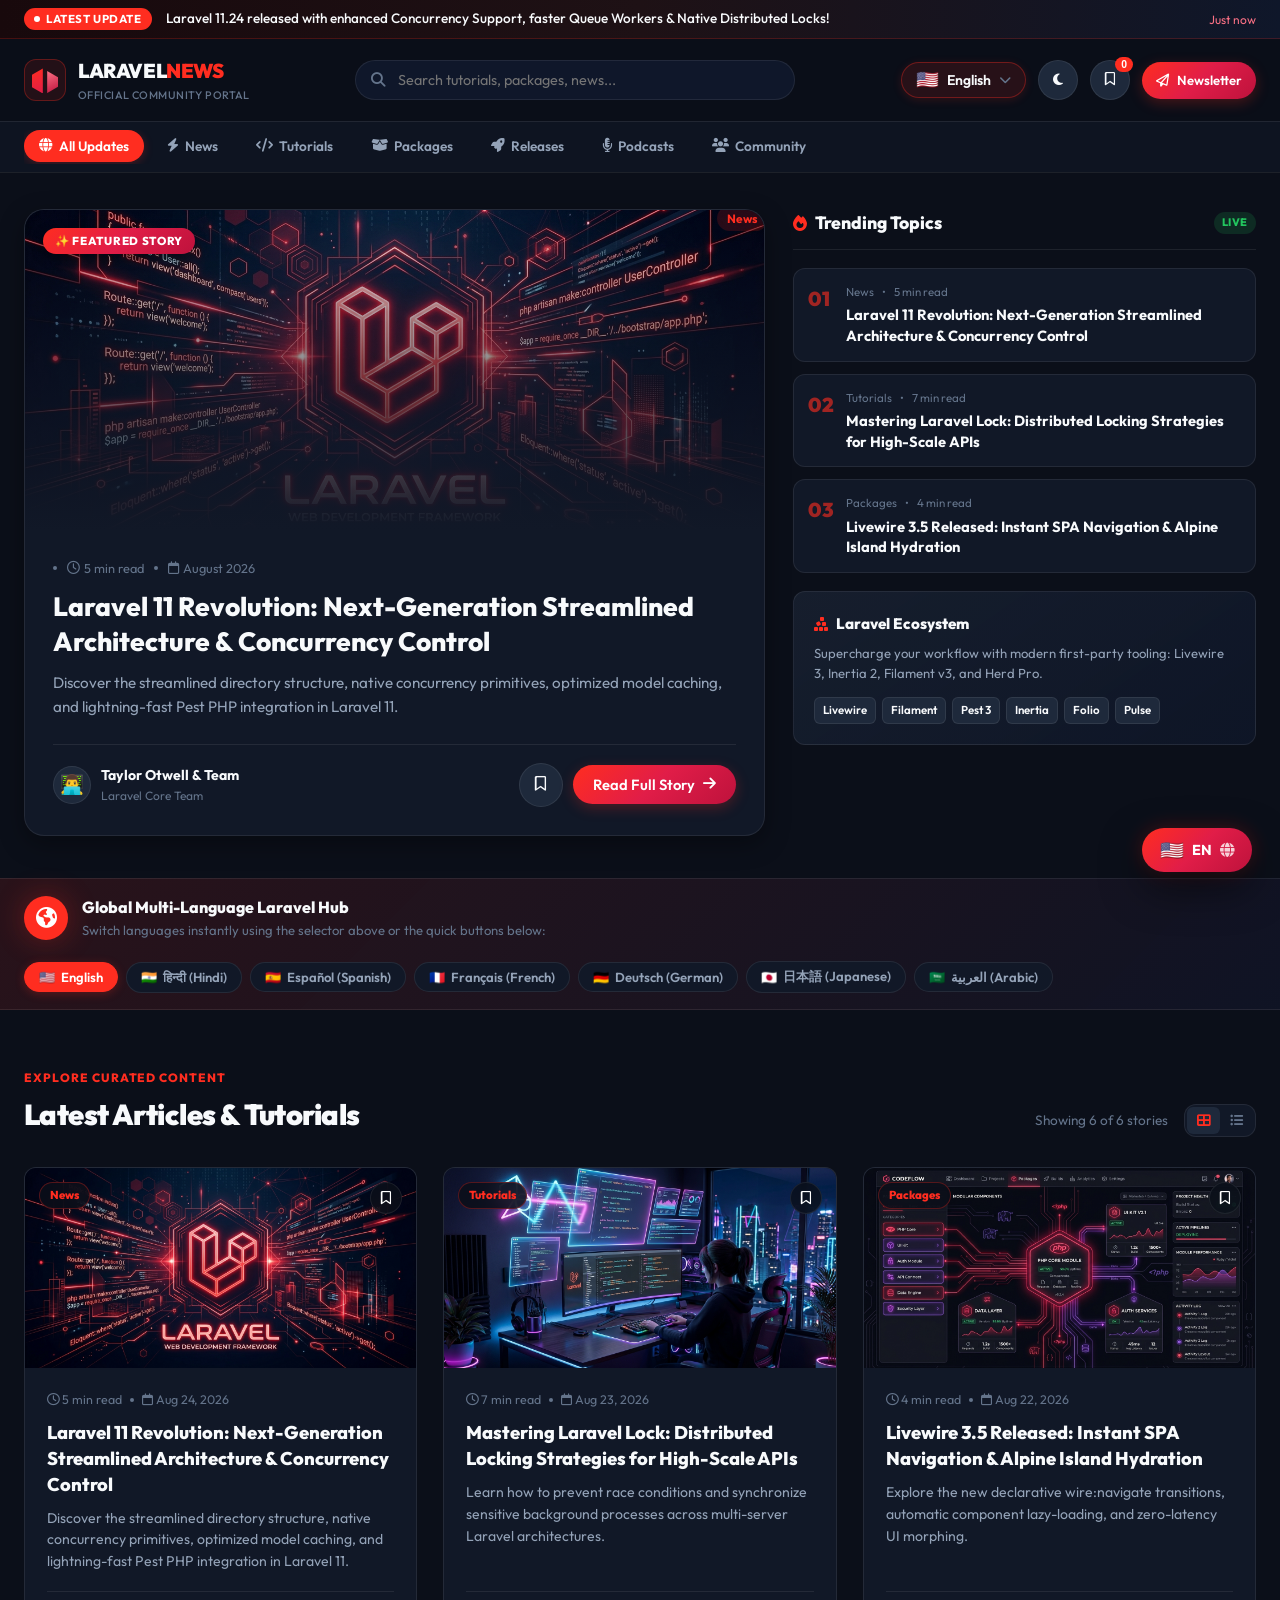
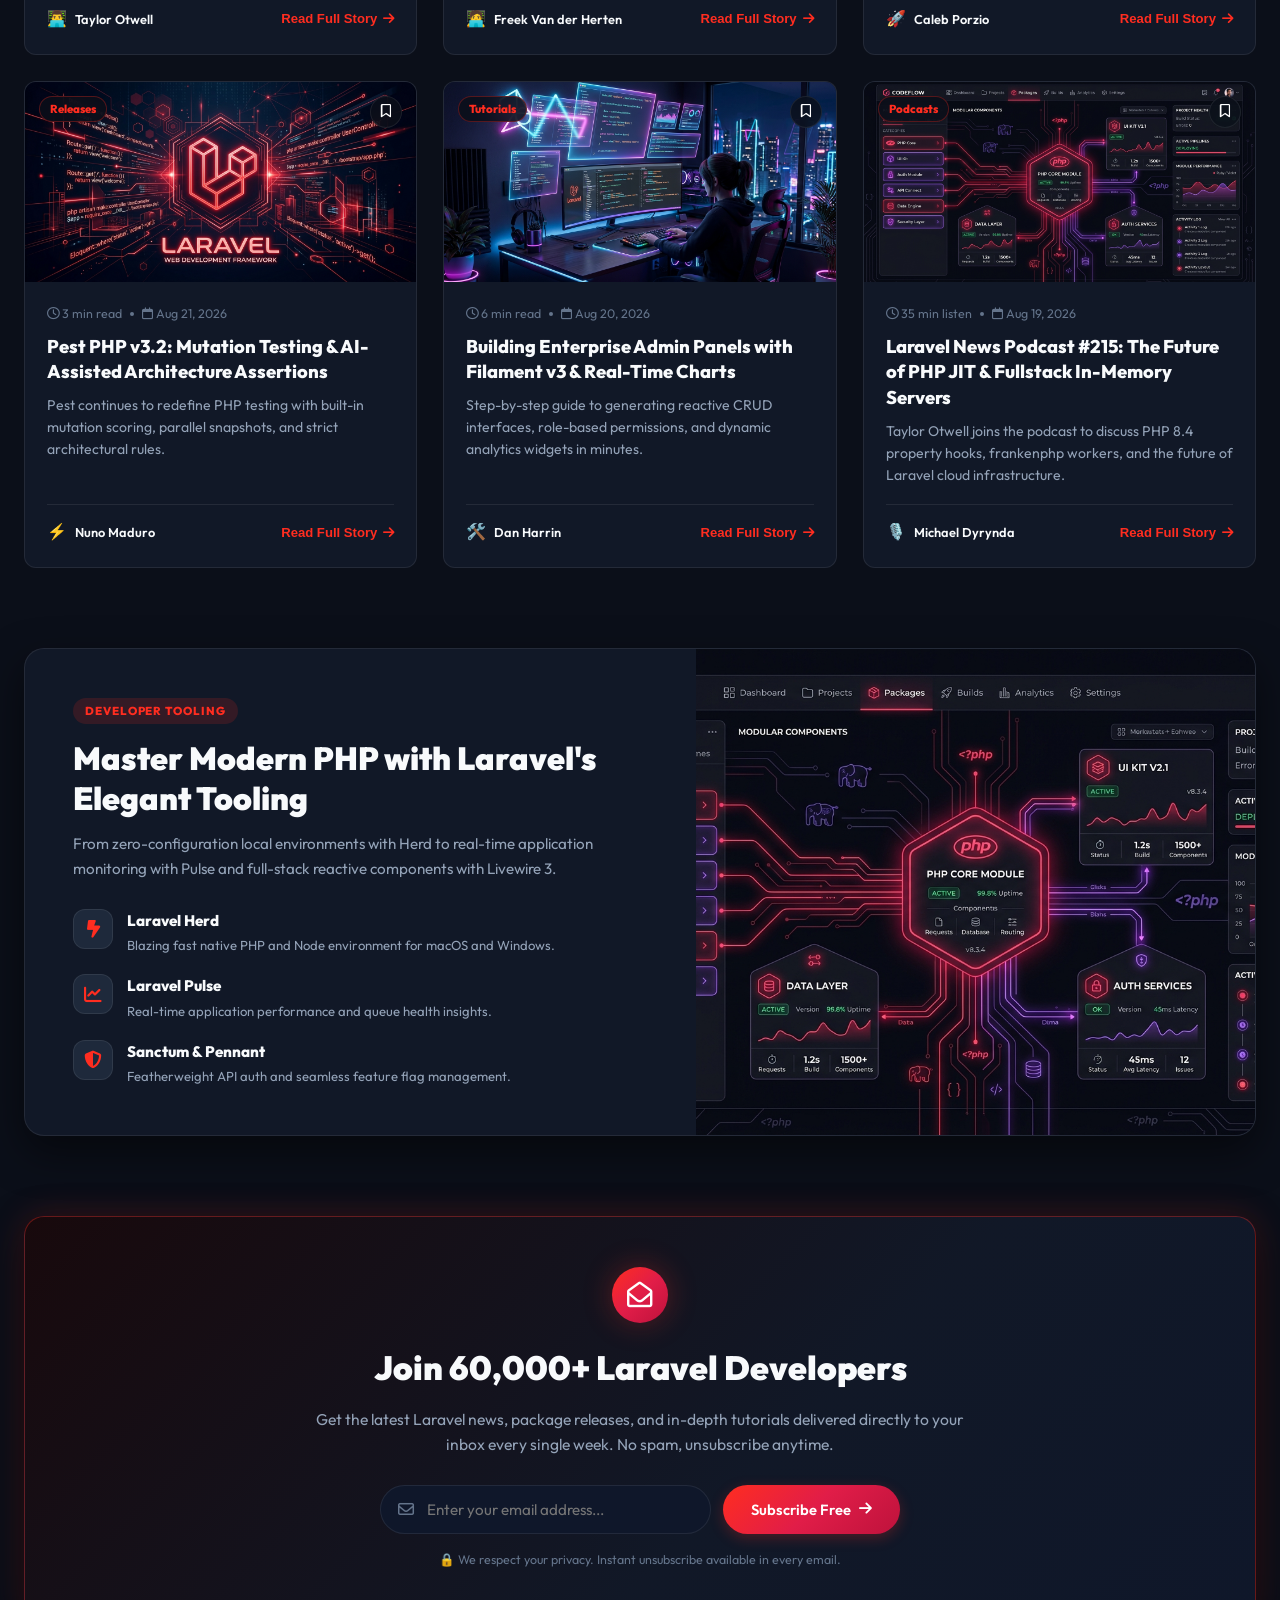
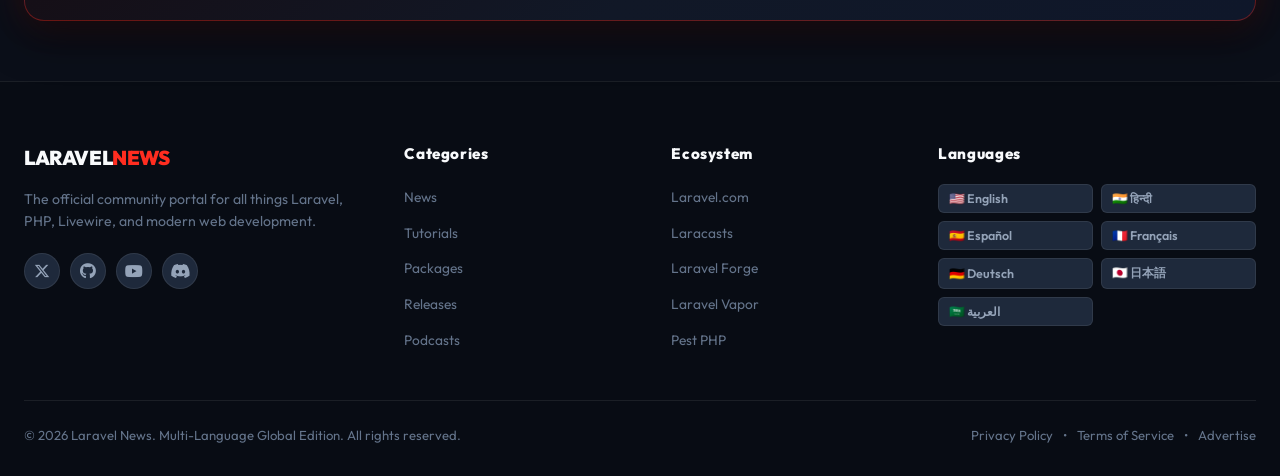
==== index.html @ 178c6822 "Add GitHub Pages deployment workflow and root entrypoint" ====
<!DOCTYPE html>
<html lang="en">
<head>
  <meta charset="UTF-8">
  <meta http-equiv="refresh" content="0; url=laravel/laravel-news/">
  <title>Laravel News - Loading Portal...</title>
  <script>
    window.location.replace("./laravel/laravel-news/");
  </script>
</head>
<body style="background-color: #0B0F19; color: #F8FAFC; font-family: -apple-system, BlinkMacSystemFont, 'Segoe UI', Roboto, sans-serif; display: flex; align-items: center; justify-content: center; height: 100vh; margin: 0; text-align: center;">
  <div>
    <h2 style="margin-bottom: 12px;">Loading Laravel News Portal...</h2>
    <p>If you are not redirected automatically, <a href="laravel/laravel-news/" style="color: #FF2D20; text-decoration: underline;">click here to enter</a>.</p>
  </div>
</body>
</html>
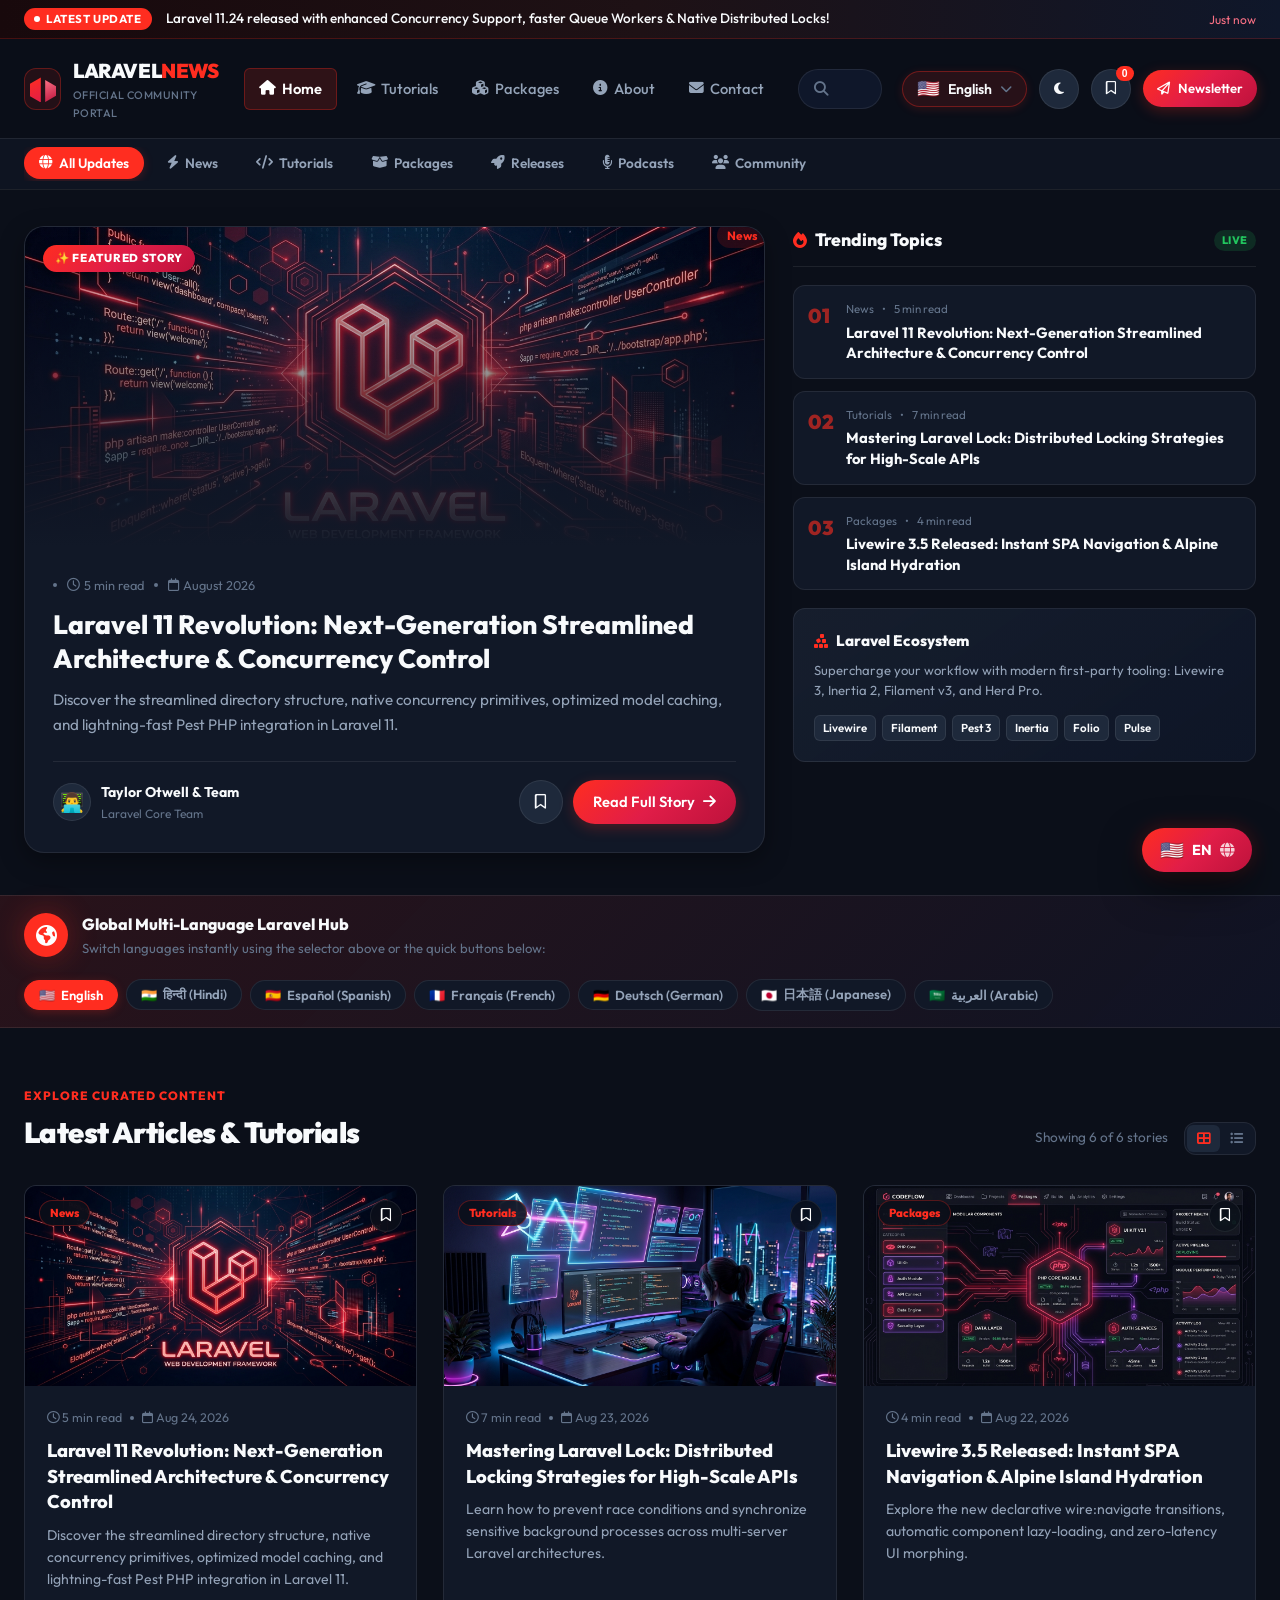
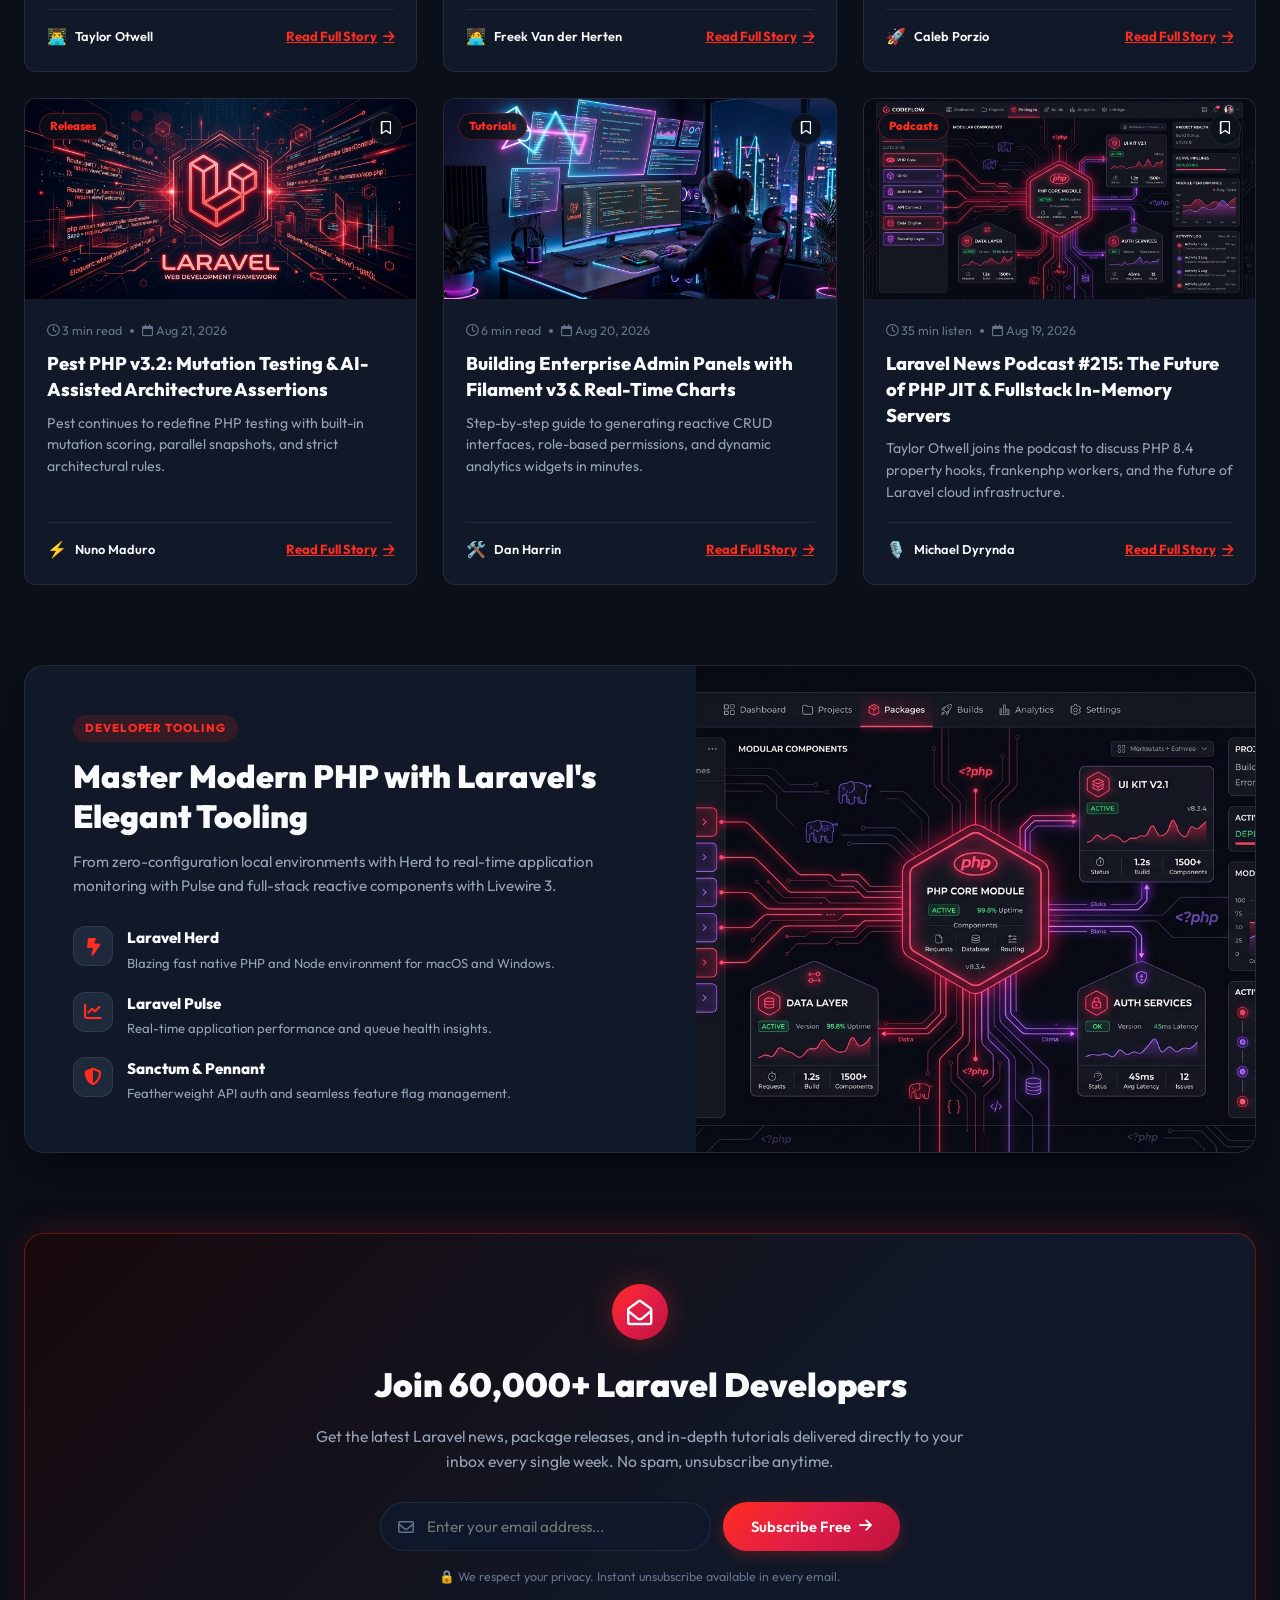
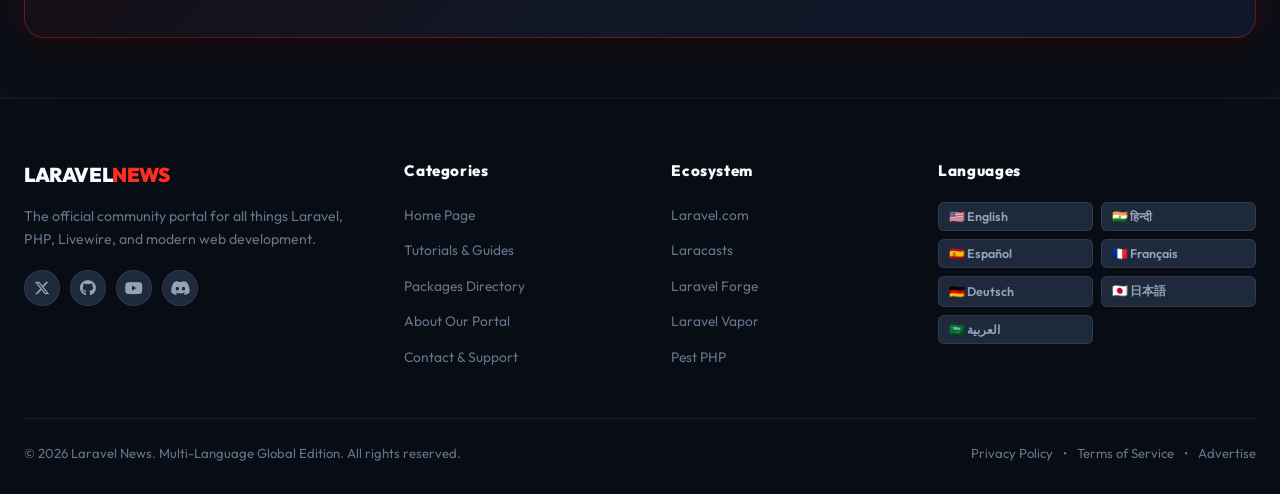
==== commit 15b90acf: "Add full multi-page architecture: Tutorials, Packages, About, Contact and Article pages" ====
--- a/index.html
+++ b/index.html
@@ -1,17 +1,520 @@
 <!DOCTYPE html>
-<html lang="en">
+<html lang="en" dir="ltr">
 <head>
   <meta charset="UTF-8">
-  <meta http-equiv="refresh" content="0; url=laravel/laravel-news/">
-  <title>Laravel News - Loading Portal...</title>
-  <script>
-    window.location.replace("./laravel/laravel-news/");
+  <meta name="viewport" content="width=device-width, initial-scale=1.0">
+  <title>Laravel News - Framework Updates, Tutorials, Packages & Multi-Language Hub</title>
+  <meta name="description" content="Laravel News is the premier blog of Laravel framework with real-time multi-language translation, tutorials, news, and packages.">
+  <link rel="preconnect" href="https://fonts.googleapis.com">
+  <link rel="preconnect" href="https://fonts.gstatic.com" crossorigin>
+  <link href="https://fonts.googleapis.com/css2?family=Outfit:wght@300;400;500;600;700;800;900&family=JetBrains+Mono:wght@400;500;600&family=Noto+Sans+Devanagari:wght@400;600;700&family=Noto+Sans+Arabic:wght@400;600;700&family=Noto+Sans+JP:wght@400;700&display=swap" rel="stylesheet">
+  <link rel="stylesheet" href="https://cdnjs.cloudflare.com/ajax/libs/font-awesome/6.5.1/css/all.min.css">
+  <link rel="stylesheet" href="style.css">
+</head>
+<body class="dark-theme">
+  <!-- Breaking News Ticker -->
+  <div class="breaking-banner">
+    <div class="container ticker-container">
+      <div class="ticker-badge">
+        <span class="pulse-dot"></span>
+        <span data-i18n="ticker_badge">LATEST UPDATE</span>
+      </div>
+      <div class="ticker-content" id="tickerContent" data-i18n="ticker_text">
+        Laravel 11.24 released with enhanced Concurrency Support, faster Queue Workers & Native Distributed Locks!
+      </div>
+      <div class="ticker-time" id="tickerTime">Just now</div>
+    </div>
+  </div>
+
+  <!-- Header Navigation -->
+  <header class="site-header" id="siteHeader">
+    <div class="container header-inner">
+      <!-- Brand Logo -->
+      <a href="#" class="brand-logo" id="brandLogo">
+        <div class="logo-icon-wrapper">
+          <svg class="logo-icon" viewBox="0 0 54 48" fill="none" xmlns="http://www.w3.org/2000/svg">
+            <path d="M22.5 0L0 12.99V38.97L22.5 51.96V0Z" fill="url(#laravel-grad-1)"/>
+            <path d="M54 18.19L31.5 5.2V51.17L54 38.18V18.19Z" fill="url(#laravel-grad-2)"/>
+            <defs>
+              <linearGradient id="laravel-grad-1" x1="0" y1="0" x2="22.5" y2="51.96" gradientUnits="userSpaceOnUse">
+                <stop stop-color="#FF2D20"/>
+                <stop offset="1" stop-color="#E11D48"/>
+              </linearGradient>
+              <linearGradient id="laravel-grad-2" x1="31.5" y1="5.2" x2="54" y2="51.17" gradientUnits="userSpaceOnUse">
+                <stop stop-color="#FB7185"/>
+                <stop offset="1" stop-color="#BE123C"/>
+              </linearGradient>
+            </defs>
+          </svg>
+        </div>
+        <div class="logo-text">
+          <span class="logo-main">LARAVEL<span class="text-accent">NEWS</span></span>
+          <span class="logo-sub" data-i18n="logo_tagline">Official Community Portal</span>
+        </div>
+      </a>
+
+      <!-- Main Navigation Menu -->
+      <nav class="main-nav">
+        <a href="index.html" class="nav-link active"><i class="fa-solid fa-house"></i> Home</a>
+        <a href="tutorials.html" class="nav-link"><i class="fa-solid fa-graduation-cap"></i> Tutorials</a>
+        <a href="packages.html" class="nav-link"><i class="fa-solid fa-cubes"></i> Packages</a>
+        <a href="about.html" class="nav-link"><i class="fa-solid fa-circle-info"></i> About</a>
+        <a href="contact.html" class="nav-link"><i class="fa-solid fa-envelope"></i> Contact</a>
+      </nav>
+
+      <!-- Search Bar -->
+      <div class="search-wrapper">
+        <i class="fa-solid fa-magnifying-glass search-icon"></i>
+        <input type="text" id="searchInput" placeholder="Search tutorials, packages, news..." data-i18n-placeholder="search_placeholder" autocomplete="off">
+        <button id="clearSearch" class="clear-search-btn" title="Clear search"><i class="fa-solid fa-xmark"></i></button>
+      </div>
+
+      <!-- Navigation Actions -->
+      <div class="header-actions">
+        <!-- Language Switcher Dropdown (Primary Highlight) -->
+        <div class="language-dropdown-wrapper" id="langDropdownWrapper">
+          <button class="lang-btn" id="langDropdownBtn" aria-expanded="false" aria-haspopup="true" title="Change Website Language">
+            <span class="lang-flag" id="activeLangFlag">🇺🇸</span>
+            <span class="lang-name" id="activeLangName">English</span>
+            <i class="fa-solid fa-chevron-down lang-chevron"></i>
+          </button>
+
+          <div class="lang-menu" id="langMenu" role="menu">
+            <div class="lang-menu-header">
+              <i class="fa-solid fa-language"></i>
+              <span data-i18n="select_language">Select Website Language</span>
+            </div>
+            <div class="lang-list" id="langList">
+              <!-- Rendered via JS -->
+            </div>
+            <div class="lang-menu-footer">
+              <div id="google_translate_element"></div>
+              <span class="lang-hint" data-i18n="instant_translation_hint">⚡ Instant Live Translation</span>
+            </div>
+          </div>
+        </div>
+
+        <!-- Theme Toggle -->
+        <button class="theme-toggle-btn" id="themeToggleBtn" title="Toggle Light/Dark Theme">
+          <i class="fa-solid fa-moon moon-icon"></i>
+          <i class="fa-solid fa-sun sun-icon"></i>
+        </button>
+
+        <!-- Bookmarks Quick View Button -->
+        <button class="icon-btn" id="bookmarksBtn" title="Saved Bookmarks">
+          <i class="fa-regular fa-bookmark"></i>
+          <span class="badge" id="bookmarkCount">0</span>
+        </button>
+
+        <!-- Newsletter Button -->
+        <a href="#newsletterSection" class="btn btn-primary btn-sm newsletter-nav-btn">
+          <i class="fa-regular fa-paper-plane"></i>
+          <span data-i18n="nav_newsletter">Newsletter</span>
+        </a>
+
+        <!-- Mobile Menu Hamburger -->
+        <button class="mobile-menu-btn" id="mobileMenuBtn" aria-label="Toggle Navigation">
+          <span></span>
+          <span></span>
+          <span></span>
+        </button>
+      </div>
+    </div>
+
+    <!-- Category Nav Bar -->
+    <nav class="category-nav">
+      <div class="container category-nav-inner">
+        <ul class="category-list" id="categoryList">
+          <li class="category-item active" data-category="all">
+            <button class="category-btn"><i class="fa-solid fa-globe"></i> <span data-i18n="cat_all">All Updates</span></button>
+          </li>
+          <li class="category-item" data-category="news">
+            <button class="category-btn"><i class="fa-solid fa-bolt"></i> <span data-i18n="cat_news">News</span></button>
+          </li>
+          <li class="category-item" data-category="tutorials">
+            <button class="category-btn"><i class="fa-solid fa-code"></i> <span data-i18n="cat_tutorials">Tutorials</span></button>
+          </li>
+          <li class="category-item" data-category="packages">
+            <button class="category-btn"><i class="fa-solid fa-box-open"></i> <span data-i18n="cat_packages">Packages</span></button>
+          </li>
+          <li class="category-item" data-category="releases">
+            <button class="category-btn"><i class="fa-solid fa-rocket"></i> <span data-i18n="cat_releases">Releases</span></button>
+          </li>
+          <li class="category-item" data-category="podcasts">
+            <button class="category-btn"><i class="fa-solid fa-microphone-lines"></i> <span data-i18n="cat_podcasts">Podcasts</span></button>
+          </li>
+          <li class="category-item" data-category="community">
+            <button class="category-btn"><i class="fa-solid fa-users"></i> <span data-i18n="cat_community">Community</span></button>
+          </li>
+        </ul>
+      </div>
+    </nav>
+  </header>
+
+  <!-- Language Banner Notification (Visible when switched) -->
+  <div class="lang-toast" id="langToast">
+    <div class="lang-toast-content">
+      <i class="fa-solid fa-circle-check toast-icon"></i>
+      <span id="langToastText">Language updated successfully!</span>
+    </div>
+  </div>
+
+  <!-- Main Content Container -->
+  <main class="main-content">
+    <!-- Hero Section: Spotlight Featured Article -->
+    <section class="hero-section">
+      <div class="container">
+        <div class="hero-grid">
+          <!-- Main Hero Featured Card -->
+          <div class="hero-card" id="heroFeaturedCard">
+            <div class="hero-image-wrapper">
+              <img src="assets/images/hero_banner.jpg" alt="Laravel 11 Master Showcase" class="hero-img" id="heroFeaturedImage">
+              <div class="hero-overlay"></div>
+              <span class="hero-tag" data-i18n="tag_featured">✨ FEATURED STORY</span>
+            </div>
+            <div class="hero-body">
+              <div class="article-meta">
+                <span class="badge badge-primary" data-i18n="cat_news">News</span>
+                <span class="meta-dot"></span>
+                <span class="meta-item"><i class="fa-regular fa-clock"></i> <span data-i18n="read_time_5">5 min read</span></span>
+                <span class="meta-dot"></span>
+                <span class="meta-item"><i class="fa-regular fa-calendar"></i> August 2026</span>
+              </div>
+              <h1 class="hero-title" id="heroTitle" data-i18n="hero_title">
+                Laravel 11 Revolution: Next-Generation Streamlined Architecture & Concurrency Control
+              </h1>
+              <p class="hero-excerpt" id="heroExcerpt" data-i18n="hero_excerpt">
+                Discover the streamlined directory structure, native concurrency primitives, optimized model caching, and lightning-fast Pest PHP integration in the newest Laravel ecosystem.
+              </p>
+              <div class="hero-footer">
+                <div class="author-info">
+                  <div class="author-avatar-group">
+                    <div class="avatar">👨‍💻</div>
+                    <div>
+                      <h4 class="author-name">Taylor Otwell & Team</h4>
+                      <p class="author-role" data-i18n="role_creator">Laravel Core Team</p>
+                    </div>
+                  </div>
+                </div>
+                <div class="hero-actions">
+                  <button class="btn btn-secondary btn-icon bookmark-trigger" data-id="1" title="Bookmark article">
+                    <i class="fa-regular fa-bookmark"></i>
+                  </button>
+                  <a href="article.html?id=1" class="btn btn-primary read-article-btn">
+                    <span data-i18n="btn_read_article">Read Full Story</span>
+                    <i class="fa-solid fa-arrow-right"></i>
+                  </a>
+                </div>
+              </div>
+            </div>
+          </div>
+
+          <!-- Secondary Hero Sidebar: Trending Updates -->
+          <div class="hero-sidebar">
+            <div class="sidebar-header">
+              <div class="sidebar-title-wrapper">
+                <i class="fa-solid fa-fire text-accent"></i>
+                <h3 class="sidebar-title" data-i18n="trending_topics">Trending Topics</h3>
+              </div>
+              <span class="live-pill" data-i18n="live_pill">LIVE</span>
+            </div>
+
+            <div class="trending-list" id="trendingList">
+              <!-- Dynamic trending items -->
+            </div>
+
+            <!-- Ecosystem Quick Spotlight Card -->
+            <div class="ecosystem-mini-card">
+              <div class="eco-mini-header">
+                <i class="fa-solid fa-cubes-stacked text-accent"></i>
+                <h4 data-i18n="ecosystem_box_title">Laravel Ecosystem</h4>
+              </div>
+              <p class="eco-mini-desc" data-i18n="ecosystem_box_desc">
+                Supercharge your workflow with modern first-party tooling: Livewire 3, Inertia 2, Filament v3, and Herd Pro.
+              </p>
+              <div class="eco-tags">
+                <span class="eco-tag">Livewire</span>
+                <span class="eco-tag">Filament</span>
+                <span class="eco-tag">Pest 3</span>
+                <span class="eco-tag">Inertia</span>
+                <span class="eco-tag">Folio</span>
+                <span class="eco-tag">Pulse</span>
+              </div>
+            </div>
+          </div>
+        </div>
+      </div>
+    </section>
+
+    <!-- Language Quick Bar -->
+    <section class="lang-feature-bar">
+      <div class="container lang-feature-inner">
+        <div class="lang-feature-info">
+          <div class="lang-globe-icon">
+            <i class="fa-solid fa-earth-americas"></i>
+          </div>
+          <div>
+            <h4 data-i18n="multilingual_hub_title">Global Multi-Language Laravel Hub</h4>
+            <p data-i18n="multilingual_hub_desc">Switch languages instantly using the selector above or the quick buttons below:</p>
+          </div>
+        </div>
+        <div class="lang-quick-buttons" id="quickLangButtons">
+          <button class="quick-lang-btn active" data-lang="en"><span>🇺🇸</span> English</button>
+          <button class="quick-lang-btn" data-lang="hi"><span>🇮🇳</span> हिन्दी (Hindi)</button>
+          <button class="quick-lang-btn" data-lang="es"><span>🇪🇸</span> Español (Spanish)</button>
+          <button class="quick-lang-btn" data-lang="fr"><span>🇫🇷</span> Français (French)</button>
+          <button class="quick-lang-btn" data-lang="de"><span>🇩🇪</span> Deutsch (German)</button>
+          <button class="quick-lang-btn" data-lang="ja"><span>🇯🇵</span> 日本語 (Japanese)</button>
+          <button class="quick-lang-btn" data-lang="ar"><span>🇸🇦</span> العربية (Arabic)</button>
+        </div>
+      </div>
+    </section>
+
+    <!-- Main Articles Grid Section -->
+    <section class="articles-section" id="articlesSection">
+      <div class="container">
+        <!-- Section Header with Filters -->
+        <div class="section-header">
+          <div>
+            <div class="section-subtitle" data-i18n="explore_curated">EXPLORE CURATED CONTENT</div>
+            <h2 class="section-title" id="gridHeading" data-i18n="latest_news_tutorials">Latest Articles & Tutorials</h2>
+          </div>
+          <div class="grid-controls">
+            <span class="article-count-label" id="articleCountLabel">Showing 8 of 8 stories</span>
+            <div class="view-mode-toggle">
+              <button class="view-btn active" id="gridViewBtn" title="Grid View"><i class="fa-solid fa-table-cells-large"></i></button>
+              <button class="view-btn" id="listViewBtn" title="List View"><i class="fa-solid fa-list-ul"></i></button>
+            </div>
+          </div>
+        </div>
+
+        <!-- Articles Grid -->
+        <div class="articles-grid" id="articlesGrid">
+          <!-- Articles injected via app.js -->
+        </div>
+
+        <!-- Empty Search State -->
+        <div class="empty-state" id="emptyState" style="display: none;">
+          <div class="empty-icon"><i class="fa-solid fa-filter-circle-xmark"></i></div>
+          <h3 data-i18n="empty_search_title">No matching stories found</h3>
+          <p data-i18n="empty_search_desc">Try searching for different keywords or reset your category filter.</p>
+          <button class="btn btn-secondary" id="resetFilterBtn" data-i18n="btn_reset_filters">Reset Filters</button>
+        </div>
+      </div>
+    </section>
+
+    <!-- Laravel Ecosystem Package Showcase -->
+    <section class="showcase-section">
+      <div class="container">
+        <div class="showcase-card">
+          <div class="showcase-grid">
+            <div class="showcase-content">
+              <span class="showcase-badge" data-i18n="badge_tooling">DEVELOPER TOOLING</span>
+              <h2 class="showcase-title" data-i18n="showcase_title">Master Modern PHP with Laravel's Elegant Tooling</h2>
+              <p class="showcase-desc" data-i18n="showcase_desc">
+                From zero-configuration local environments with Herd to real-time application monitoring with Pulse and full-stack reactive components with Livewire 3.
+              </p>
+              <div class="showcase-features">
+                <div class="showcase-item">
+                  <div class="feature-icon"><i class="fa-solid fa-bolt-lightning"></i></div>
+                  <div>
+                    <h4 data-i18n="feat_herd_title">Laravel Herd</h4>
+                    <p data-i18n="feat_herd_desc">Blazing fast native PHP and Node environment for macOS and Windows.</p>
+                  </div>
+                </div>
+                <div class="showcase-item">
+                  <div class="feature-icon"><i class="fa-solid fa-chart-line"></i></div>
+                  <div>
+                    <h4 data-i18n="feat_pulse_title">Laravel Pulse</h4>
+                    <p data-i18n="feat_pulse_desc">Real-time application performance and queue health insights.</p>
+                  </div>
+                </div>
+                <div class="showcase-item">
+                  <div class="feature-icon"><i class="fa-solid fa-shield-halved"></i></div>
+                  <div>
+                    <h4 data-i18n="feat_sanctum_title">Sanctum & Pennant</h4>
+                    <p data-i18n="feat_sanctum_desc">Featherweight API auth and seamless feature flag management.</p>
+                  </div>
+                </div>
+              </div>
+            </div>
+            <div class="showcase-visual">
+              <img src="assets/images/packages_banner.jpg" alt="Developer Tooling Showcase" class="showcase-img">
+            </div>
+          </div>
+        </div>
+      </div>
+    </section>
+
+    <!-- Weekly Newsletter Subscription Section -->
+    <section class="newsletter-section" id="newsletterSection">
+      <div class="container">
+        <div class="newsletter-card">
+          <div class="newsletter-content">
+            <div class="newsletter-icon-badge">
+              <i class="fa-regular fa-envelope-open"></i>
+            </div>
+            <h2 class="newsletter-title" data-i18n="newsletter_title">Join 60,000+ Laravel Developers</h2>
+            <p class="newsletter-desc" data-i18n="newsletter_desc">
+              Get the latest Laravel news, package releases, and in-depth tutorials delivered directly to your inbox every single week. No spam, unsubscribe anytime.
+            </p>
+            <form class="newsletter-form" id="newsletterForm">
+              <div class="input-group">
+                <i class="fa-regular fa-envelope input-icon"></i>
+                <input type="email" id="newsletterEmail" placeholder="Enter your email address..." data-i18n-placeholder="email_placeholder" required>
+              </div>
+              <button type="submit" class="btn btn-primary newsletter-submit-btn">
+                <span data-i18n="btn_subscribe">Subscribe Free</span>
+                <i class="fa-solid fa-arrow-right"></i>
+              </button>
+            </form>
+            <div class="newsletter-privacy" data-i18n="newsletter_privacy">
+              🔒 We respect your privacy. Instant unsubscribe available in every email.
+            </div>
+          </div>
+        </div>
+      </div>
+    </section>
+  </main>
+
+  <!-- Article Modal Reader -->
+  <div class="modal-backdrop" id="articleModal" aria-hidden="true">
+    <div class="modal-container">
+      <div class="modal-header">
+        <div class="modal-meta" id="modalMeta">
+          <!-- Injected via JS -->
+        </div>
+        <div class="modal-controls">
+          <!-- Text to Speech / Listen button -->
+          <button class="modal-action-btn" id="ttsBtn" title="Listen to Article (Text to Speech)">
+            <i class="fa-solid fa-volume-high"></i>
+            <span data-i18n="btn_listen">Listen</span>
+          </button>
+          <!-- Share Button -->
+          <button class="modal-action-btn" id="shareBtn" title="Share article">
+            <i class="fa-solid fa-share-nodes"></i>
+          </button>
+          <!-- Close Button -->
+          <button class="modal-close-btn" id="closeModalBtn" title="Close modal">
+            <i class="fa-solid fa-xmark"></i>
+          </button>
+        </div>
+      </div>
+      <div class="modal-body" id="modalBody">
+        <!-- Injected via JS -->
+      </div>
+    </div>
+  </div>
+
+  <!-- Bookmarks Drawer Modal -->
+  <div class="drawer-backdrop" id="bookmarksDrawer">
+    <div class="drawer-panel">
+      <div class="drawer-header">
+        <div class="drawer-title-group">
+          <i class="fa-solid fa-bookmark text-accent"></i>
+          <h3 data-i18n="saved_bookmarks_title">Saved Bookmarks</h3>
+        </div>
+        <button class="drawer-close-btn" id="closeBookmarksBtn"><i class="fa-solid fa-xmark"></i></button>
+      </div>
+      <div class="drawer-body" id="bookmarksList">
+        <!-- Injected bookmarks -->
+      </div>
+    </div>
+  </div>
+
+  <!-- Floating Multi-Language Button -->
+  <div class="floating-lang-toggle" id="floatingLangToggle">
+    <button class="floating-btn" id="floatingLangBtn" title="Change Language">
+      <span class="floating-flag" id="floatingFlag">🇺🇸</span>
+      <span class="floating-code" id="floatingCode">EN</span>
+      <i class="fa-solid fa-globe floating-globe"></i>
+    </button>
+  </div>
+
+  <!-- Site Footer -->
+  <footer class="site-footer">
+    <div class="container footer-inner">
+      <div class="footer-grid">
+        <!-- Footer Col 1 -->
+        <div class="footer-col footer-col-brand">
+          <div class="logo-text">
+            <span class="logo-main">LARAVEL<span class="text-accent">NEWS</span></span>
+          </div>
+          <p class="footer-about" data-i18n="footer_about">
+            The official community portal for all things Laravel, PHP, Livewire, and modern web development.
+          </p>
+          <div class="footer-socials">
+            <a href="https://twitter.com/laravelnews" target="_blank" rel="noreferrer" class="social-link" title="Twitter / X"><i class="fa-brands fa-x-twitter"></i></a>
+            <a href="https://github.com/laravel" target="_blank" rel="noreferrer" class="social-link" title="GitHub"><i class="fa-brands fa-github"></i></a>
+            <a href="https://youtube.com" target="_blank" rel="noreferrer" class="social-link" title="YouTube"><i class="fa-brands fa-youtube"></i></a>
+            <a href="https://discord.com" target="_blank" rel="noreferrer" class="social-link" title="Discord"><i class="fa-brands fa-discord"></i></a>
+          </div>
+        </div>
+
+        <!-- Footer Col 2 -->
+        <div class="footer-col">
+          <h4 class="footer-heading" data-i18n="footer_categories">Navigation & Pages</h4>
+          <ul class="footer-links">
+            <li><a href="index.html">Home Page</a></li>
+            <li><a href="tutorials.html">Tutorials & Guides</a></li>
+            <li><a href="packages.html">Packages Directory</a></li>
+            <li><a href="about.html">About Our Portal</a></li>
+            <li><a href="contact.html">Contact & Support</a></li>
+          </ul>
+        </div>
+
+        <!-- Footer Col 3 -->
+        <div class="footer-col">
+          <h4 class="footer-heading" data-i18n="footer_ecosystem">Ecosystem</h4>
+          <ul class="footer-links">
+            <li><a href="https://laravel.com" target="_blank" rel="noreferrer">Laravel.com</a></li>
+            <li><a href="https://laracasts.com" target="_blank" rel="noreferrer">Laracasts</a></li>
+            <li><a href="https://forge.laravel.com" target="_blank" rel="noreferrer">Laravel Forge</a></li>
+            <li><a href="https://vapor.laravel.com" target="_blank" rel="noreferrer">Laravel Vapor</a></li>
+            <li><a href="https://pestphp.com" target="_blank" rel="noreferrer">Pest PHP</a></li>
+          </ul>
+        </div>
+
+        <!-- Footer Col 4: Quick Language Matrix -->
+        <div class="footer-col">
+          <h4 class="footer-heading" data-i18n="footer_languages">Languages</h4>
+          <div class="footer-lang-grid">
+            <button class="footer-lang-btn" data-lang="en">🇺🇸 English</button>
+            <button class="footer-lang-btn" data-lang="hi">🇮🇳 हिन्दी</button>
+            <button class="footer-lang-btn" data-lang="es">🇪🇸 Español</button>
+            <button class="footer-lang-btn" data-lang="fr">🇫🇷 Français</button>
+            <button class="footer-lang-btn" data-lang="de">🇩🇪 Deutsch</button>
+            <button class="footer-lang-btn" data-lang="ja">🇯🇵 日本語</button>
+            <button class="footer-lang-btn" data-lang="ar">🇸🇦 العربية</button>
+          </div>
+        </div>
+      </div>
+
+      <div class="footer-bottom">
+        <p data-i18n="footer_copyright">© 2026 Laravel News. Multi-Language Global Edition. All rights reserved.</p>
+        <div class="footer-bottom-links">
+          <a href="#" data-i18n="privacy_policy">Privacy Policy</a>
+          <span>•</span>
+          <a href="#" data-i18n="terms_service">Terms of Service</a>
+          <span>•</span>
+          <a href="#" data-i18n="advertise">Advertise</a>
+        </div>
+      </div>
+    </div>
+  </footer>
+
+  <!-- Scripts -->
+  <script src="app.js"></script>
+  <!-- Google Translate script helper as an automatic multi-language fallback -->
+  <script type="text/javascript">
+    function googleTranslateElementInit() {
+      new google.translate.TranslateElement({
+        pageLanguage: 'en',
+        layout: google.translate.TranslateElement.InlineLayout.SIMPLE,
+        autoDisplay: false
+      }, 'google_translate_element');
+    }
   </script>
-</head>
-<body style="background-color: #0B0F19; color: #F8FAFC; font-family: -apple-system, BlinkMacSystemFont, 'Segoe UI', Roboto, sans-serif; display: flex; align-items: center; justify-content: center; height: 100vh; margin: 0; text-align: center;">
-  <div>
-    <h2 style="margin-bottom: 12px;">Loading Laravel News Portal...</h2>
-    <p>If you are not redirected automatically, <a href="laravel/laravel-news/" style="color: #FF2D20; text-decoration: underline;">click here to enter</a>.</p>
-  </div>
+  <script type="text/javascript" src="//translate.google.com/translate_a/element.js?cb=googleTranslateElementInit"></script>
 </body>
 </html>
--- a/style.css
+++ b/style.css
@@ -0,0 +1,2378 @@
+/* =========================================================
+   LARAVEL NEWS MULTI-LANGUAGE PORTAL - DESIGN SYSTEM
+   ========================================================= */
+
+:root {
+  /* Color Palette - Dark Theme (Default) */
+  --bg-main: #0B0F19;
+  --bg-card: #111827;
+  --bg-card-hover: #1E293B;
+  --bg-card-subtle: rgba(17, 24, 39, 0.7);
+  --bg-surface: #1E293B;
+  --bg-input: #0F172A;
+  --border-color: rgba(255, 255, 255, 0.08);
+  --border-glow: rgba(255, 45, 32, 0.35);
+
+  --text-primary: #F8FAFC;
+  --text-secondary: #94A3B8;
+  --text-muted: #64748B;
+  --text-inverse: #0F172A;
+
+  /* Laravel Brand Accents */
+  --laravel-red: #FF2D20;
+  --laravel-red-hover: #E11D48;
+  --laravel-glow: rgba(255, 45, 32, 0.25);
+  --accent-rose: #FB7185;
+  --accent-violet: #818CF8;
+  --accent-cyan: #38BDF8;
+  --accent-amber: #FBBF24;
+
+  /* Gradients */
+  --grad-brand: linear-gradient(135deg, #FF2D20 0%, #E11D48 50%, #BE123C 100%);
+  --grad-hero: linear-gradient(180deg, rgba(11, 15, 25, 0) 0%, #111827 100%);
+  --grad-card-glow: linear-gradient(135deg, rgba(255, 45, 32, 0.12) 0%, rgba(99, 102, 241, 0.05) 100%);
+  --grad-dark-surface: linear-gradient(145deg, rgba(30, 41, 59, 0.6) 0%, rgba(15, 23, 42, 0.8) 100%);
+
+  /* Typography */
+  --font-main: 'Outfit', -apple-system, BlinkMacSystemFont, 'Segoe UI', Roboto, sans-serif;
+  --font-mono: 'JetBrains Mono', monospace;
+
+  /* Shadows & Glass */
+  --shadow-sm: 0 2px 8px rgba(0, 0, 0, 0.25);
+  --shadow-md: 0 8px 24px rgba(0, 0, 0, 0.35);
+  --shadow-lg: 0 16px 40px rgba(0, 0, 0, 0.5);
+  --shadow-glow: 0 0 30px rgba(255, 45, 32, 0.3);
+
+  --radius-sm: 6px;
+  --radius-md: 12px;
+  --radius-lg: 20px;
+  --radius-full: 9999px;
+
+  --transition-fast: 0.18s ease;
+  --transition-normal: 0.3s cubic-bezier(0.16, 1, 0.3, 1);
+  --transition-smooth: 0.45s cubic-bezier(0.16, 1, 0.3, 1);
+}
+
+/* Light Theme Variables */
+body.light-theme {
+  --bg-main: #F8FAFC;
+  --bg-card: #FFFFFF;
+  --bg-card-hover: #F1F5F9;
+  --bg-card-subtle: rgba(255, 255, 255, 0.85);
+  --bg-surface: #E2E8F0;
+  --bg-input: #FFFFFF;
+  --border-color: rgba(0, 0, 0, 0.08);
+  --border-glow: rgba(255, 45, 32, 0.4);
+
+  --text-primary: #0F172A;
+  --text-secondary: #475569;
+  --text-muted: #94A3B8;
+  --text-inverse: #FFFFFF;
+
+  --grad-hero: linear-gradient(180deg, rgba(248, 250, 252, 0) 0%, #FFFFFF 100%);
+  --grad-card-glow: linear-gradient(135deg, rgba(255, 45, 32, 0.06) 0%, rgba(99, 102, 241, 0.03) 100%);
+  --grad-dark-surface: linear-gradient(145deg, #FFFFFF 0%, #F1F5F9 100%);
+
+  --shadow-sm: 0 2px 8px rgba(0, 0, 0, 0.06);
+  --shadow-md: 0 8px 24px rgba(0, 0, 0, 0.08);
+  --shadow-lg: 0 16px 40px rgba(0, 0, 0, 0.12);
+  --shadow-glow: 0 0 25px rgba(255, 45, 32, 0.18);
+}
+
+/* Base Styles */
+* {
+  box-sizing: border-box;
+  margin: 0;
+  padding: 0;
+}
+
+html {
+  scroll-behavior: smooth;
+  font-size: 16px;
+}
+
+body {
+  font-family: var(--font-main);
+  background-color: var(--bg-main);
+  color: var(--text-primary);
+  line-height: 1.6;
+  overflow-x: hidden;
+  transition: background-color var(--transition-normal), color var(--transition-normal);
+  -webkit-font-smoothing: antialiased;
+}
+
+/* RTL Support */
+[dir="rtl"] {
+  font-family: 'Noto Sans Arabic', var(--font-main);
+  text-align: right;
+}
+
+[dir="rtl"] .header-actions {
+  margin-right: auto;
+  margin-left: 0;
+}
+
+[dir="rtl"] .search-icon {
+  right: 16px;
+  left: auto;
+}
+
+[dir="rtl"] .search-wrapper input {
+  padding-right: 42px;
+  padding-left: 16px;
+}
+
+/* Container */
+.container {
+  width: 100%;
+  max-width: 1320px;
+  margin: 0 auto;
+  padding: 0 24px;
+}
+
+/* Ticker Banner */
+.breaking-banner {
+  background: linear-gradient(90deg, #18090C 0%, #1e1115 50%, #0F172A 100%);
+  border-bottom: 1px solid rgba(255, 45, 32, 0.2);
+  font-size: 0.85rem;
+  padding: 8px 0;
+}
+
+.ticker-container {
+  display: flex;
+  align-items: center;
+  gap: 14px;
+}
+
+.ticker-badge {
+  display: inline-flex;
+  align-items: center;
+  gap: 6px;
+  background: var(--laravel-red);
+  color: #fff;
+  font-weight: 700;
+  font-size: 0.72rem;
+  padding: 2px 10px;
+  border-radius: var(--radius-full);
+  letter-spacing: 0.05em;
+  white-space: nowrap;
+}
+
+.pulse-dot {
+  width: 6px;
+  height: 6px;
+  background-color: #fff;
+  border-radius: 50%;
+  animation: pulse 1.5s infinite;
+}
+
+@keyframes pulse {
+  0%, 100% { opacity: 1; transform: scale(1); }
+  50% { opacity: 0.3; transform: scale(0.7); }
+}
+
+.ticker-content {
+  flex: 1;
+  color: var(--text-primary);
+  white-space: nowrap;
+  overflow: hidden;
+  text-overflow: ellipsis;
+  font-weight: 500;
+}
+
+.ticker-time {
+  color: var(--accent-rose);
+  font-size: 0.75rem;
+  white-space: nowrap;
+}
+
+/* Header */
+.site-header {
+  position: sticky;
+  top: 0;
+  z-index: 100;
+  background: rgba(11, 15, 25, 0.88);
+  backdrop-filter: blur(16px);
+  -webkit-backdrop-filter: blur(16px);
+  border-bottom: 1px solid var(--border-color);
+  transition: all var(--transition-fast);
+}
+
+body.light-theme .site-header {
+  background: rgba(255, 255, 255, 0.92);
+}
+
+.header-inner {
+  display: flex;
+  align-items: center;
+  justify-content: space-between;
+  gap: 20px;
+  padding: 16px 24px;
+}
+
+/* Brand Logo */
+.brand-logo {
+  display: flex;
+  align-items: center;
+  gap: 12px;
+  text-decoration: none;
+  color: inherit;
+}
+
+.logo-icon-wrapper {
+  width: 42px;
+  height: 42px;
+  display: flex;
+  align-items: center;
+  justify-content: center;
+  background: rgba(255, 45, 32, 0.1);
+  border: 1px solid rgba(255, 45, 32, 0.3);
+  border-radius: var(--radius-md);
+  transition: transform var(--transition-fast);
+}
+
+.brand-logo:hover .logo-icon-wrapper {
+  transform: scale(1.06) rotate(3deg);
+  box-shadow: var(--shadow-glow);
+}
+
+.logo-icon {
+  width: 26px;
+  height: 26px;
+}
+
+.logo-text {
+  display: flex;
+  flex-direction: column;
+}
+
+.logo-main {
+  font-weight: 900;
+  font-size: 1.25rem;
+  letter-spacing: -0.02em;
+  color: var(--text-primary);
+}
+
+.text-accent {
+  color: var(--laravel-red);
+}
+
+.logo-sub {
+  font-size: 0.68rem;
+  color: var(--text-muted);
+  font-weight: 500;
+  letter-spacing: 0.04em;
+  text-transform: uppercase;
+}
+
+/* Search Wrapper */
+.search-wrapper {
+  position: relative;
+  flex: 1;
+  max-width: 440px;
+  display: flex;
+  align-items: center;
+}
+
+.search-icon {
+  position: absolute;
+  left: 16px;
+  color: var(--text-muted);
+  pointer-events: none;
+  font-size: 0.9rem;
+}
+
+.search-wrapper input {
+  width: 100%;
+  padding: 10px 40px 10px 42px;
+  background: var(--bg-input);
+  border: 1px solid var(--border-color);
+  border-radius: var(--radius-full);
+  color: var(--text-primary);
+  font-family: inherit;
+  font-size: 0.9rem;
+  transition: all var(--transition-fast);
+  outline: none;
+}
+
+.search-wrapper input:focus {
+  border-color: var(--laravel-red);
+  box-shadow: 0 0 0 3px var(--laravel-glow);
+  background: var(--bg-card);
+}
+
+.clear-search-btn {
+  position: absolute;
+  right: 12px;
+  background: transparent;
+  border: none;
+  color: var(--text-muted);
+  cursor: pointer;
+  display: none;
+  padding: 4px;
+  font-size: 0.85rem;
+}
+
+.clear-search-btn:hover {
+  color: var(--text-primary);
+}
+
+/* Header Actions */
+.header-actions {
+  display: flex;
+  align-items: center;
+  gap: 12px;
+}
+
+/* =========================================================
+   LANGUAGE SELECTOR DROPDOWN (HIGHLIGHT FEATURE)
+   ========================================================= */
+.language-dropdown-wrapper {
+  position: relative;
+}
+
+.lang-btn {
+  display: inline-flex;
+  align-items: center;
+  gap: 8px;
+  padding: 8px 14px;
+  background: rgba(255, 45, 32, 0.12);
+  border: 1.5px solid rgba(255, 45, 32, 0.35);
+  border-radius: var(--radius-full);
+  color: var(--text-primary);
+  font-family: inherit;
+  font-size: 0.88rem;
+  font-weight: 600;
+  cursor: pointer;
+  transition: all var(--transition-fast);
+  box-shadow: 0 2px 10px rgba(255, 45, 32, 0.15);
+}
+
+.lang-btn:hover,
+.lang-btn[aria-expanded="true"] {
+  background: rgba(255, 45, 32, 0.22);
+  border-color: var(--laravel-red);
+  box-shadow: 0 0 16px var(--laravel-glow);
+  transform: translateY(-1px);
+}
+
+.lang-flag {
+  font-size: 1.15rem;
+  line-height: 1;
+}
+
+.lang-chevron {
+  font-size: 0.75rem;
+  transition: transform var(--transition-fast);
+  color: var(--text-muted);
+}
+
+.lang-btn[aria-expanded="true"] .lang-chevron {
+  transform: rotate(180deg);
+}
+
+/* Dropdown Menu */
+.lang-menu {
+  position: absolute;
+  top: calc(100% + 10px);
+  right: 0;
+  width: 280px;
+  background: var(--bg-card);
+  border: 1px solid var(--border-color);
+  border-radius: var(--radius-md);
+  box-shadow: var(--shadow-lg);
+  display: none;
+  flex-direction: column;
+  overflow: hidden;
+  z-index: 120;
+  animation: dropdownIn 0.22s cubic-bezier(0.16, 1, 0.3, 1) forwards;
+}
+
+[dir="rtl"] .lang-menu {
+  right: auto;
+  left: 0;
+}
+
+@keyframes dropdownIn {
+  from {
+    opacity: 0;
+    transform: translateY(-8px) scale(0.97);
+  }
+  to {
+    opacity: 1;
+    transform: translateY(0) scale(1);
+  }
+}
+
+.lang-menu.open {
+  display: flex;
+}
+
+.lang-menu-header {
+  padding: 12px 16px;
+  background: var(--bg-surface);
+  border-bottom: 1px solid var(--border-color);
+  font-size: 0.8rem;
+  font-weight: 700;
+  color: var(--text-secondary);
+  display: flex;
+  align-items: center;
+  gap: 8px;
+  text-transform: uppercase;
+  letter-spacing: 0.05em;
+}
+
+.lang-list {
+  padding: 6px;
+  max-height: 320px;
+  overflow-y: auto;
+}
+
+.lang-option {
+  width: 100%;
+  display: flex;
+  align-items: center;
+  justify-content: space-between;
+  padding: 10px 14px;
+  background: transparent;
+  border: none;
+  border-radius: var(--radius-sm);
+  color: var(--text-primary);
+  font-family: inherit;
+  font-size: 0.9rem;
+  text-align: left;
+  cursor: pointer;
+  transition: background-color var(--transition-fast);
+}
+
+[dir="rtl"] .lang-option {
+  text-align: right;
+}
+
+.lang-option:hover {
+  background: var(--bg-surface);
+  color: var(--laravel-red);
+}
+
+.lang-option.active {
+  background: rgba(255, 45, 32, 0.15);
+  color: var(--laravel-red);
+  font-weight: 700;
+}
+
+.lang-option-left {
+  display: flex;
+  align-items: center;
+  gap: 10px;
+}
+
+.lang-option-flag {
+  font-size: 1.25rem;
+}
+
+.lang-option-native {
+  font-weight: 600;
+}
+
+.lang-option-en {
+  font-size: 0.78rem;
+  color: var(--text-muted);
+}
+
+.lang-option-check {
+  display: none;
+  color: var(--laravel-red);
+}
+
+.lang-option.active .lang-option-check {
+  display: inline-block;
+}
+
+.lang-menu-footer {
+  padding: 10px 16px;
+  background: var(--bg-surface);
+  border-top: 1px solid var(--border-color);
+  display: flex;
+  flex-direction: column;
+  gap: 6px;
+}
+
+.lang-hint {
+  font-size: 0.72rem;
+  color: var(--text-muted);
+  text-align: center;
+}
+
+/* Language Toast Notification */
+.lang-toast {
+  position: fixed;
+  bottom: 24px;
+  left: 50%;
+  transform: translateX(-50%) translateY(100px);
+  background: linear-gradient(135deg, #1E293B, #0F172A);
+  color: #fff;
+  border: 1px solid var(--laravel-red);
+  box-shadow: 0 10px 30px rgba(0, 0, 0, 0.5), var(--shadow-glow);
+  padding: 12px 24px;
+  border-radius: var(--radius-full);
+  z-index: 1000;
+  opacity: 0;
+  pointer-events: none;
+  transition: transform 0.35s cubic-bezier(0.16, 1, 0.3, 1), opacity 0.35s ease;
+}
+
+.lang-toast.show {
+  transform: translateX(-50%) translateY(0);
+  opacity: 1;
+}
+
+.lang-toast-content {
+  display: flex;
+  align-items: center;
+  gap: 10px;
+  font-size: 0.9rem;
+  font-weight: 600;
+}
+
+.toast-icon {
+  color: #22C55E;
+}
+
+/* Theme Toggle & Action Buttons */
+.theme-toggle-btn,
+.icon-btn {
+  width: 40px;
+  height: 40px;
+  border-radius: var(--radius-full);
+  background: var(--bg-surface);
+  border: 1px solid var(--border-color);
+  color: var(--text-primary);
+  display: flex;
+  align-items: center;
+  justify-content: center;
+  cursor: pointer;
+  position: relative;
+  transition: all var(--transition-fast);
+}
+
+.theme-toggle-btn:hover,
+.icon-btn:hover {
+  background: var(--bg-card-hover);
+  color: var(--laravel-red);
+  transform: translateY(-1px);
+}
+
+.sun-icon {
+  display: none;
+}
+
+body.light-theme .sun-icon {
+  display: block;
+}
+
+body.light-theme .moon-icon {
+  display: none;
+}
+
+.badge {
+  position: absolute;
+  top: -4px;
+  right: -4px;
+  background: var(--laravel-red);
+  color: #fff;
+  font-size: 0.65rem;
+  font-weight: 700;
+  padding: 2px 6px;
+  border-radius: var(--radius-full);
+}
+
+/* Category Nav Bar */
+.category-nav {
+  background: var(--bg-card-subtle);
+  border-top: 1px solid var(--border-color);
+  padding: 8px 0;
+}
+
+.category-list {
+  display: flex;
+  align-items: center;
+  gap: 8px;
+  list-style: none;
+  overflow-x: auto;
+  scrollbar-width: none;
+  padding-bottom: 2px;
+}
+
+.category-list::-webkit-scrollbar {
+  display: none;
+}
+
+.category-btn {
+  background: transparent;
+  border: 1px solid transparent;
+  border-radius: var(--radius-full);
+  padding: 6px 14px;
+  color: var(--text-secondary);
+  font-family: inherit;
+  font-size: 0.85rem;
+  font-weight: 600;
+  cursor: pointer;
+  display: inline-flex;
+  align-items: center;
+  gap: 6px;
+  white-space: nowrap;
+  transition: all var(--transition-fast);
+}
+
+.category-btn:hover {
+  color: var(--text-primary);
+  background: var(--bg-surface);
+}
+
+.category-item.active .category-btn {
+  background: var(--laravel-red);
+  color: #FFFFFF;
+  box-shadow: 0 2px 10px var(--laravel-glow);
+}
+
+/* Buttons */
+.btn {
+  display: inline-flex;
+  align-items: center;
+  justify-content: center;
+  gap: 8px;
+  padding: 10px 20px;
+  font-family: inherit;
+  font-size: 0.92rem;
+  font-weight: 600;
+  border-radius: var(--radius-full);
+  cursor: pointer;
+  text-decoration: none;
+  transition: all var(--transition-fast);
+  border: none;
+}
+
+.btn-primary {
+  background: var(--grad-brand);
+  color: #FFFFFF;
+  box-shadow: 0 4px 14px var(--laravel-glow);
+}
+
+.btn-primary:hover {
+  transform: translateY(-2px);
+  box-shadow: 0 8px 20px rgba(255, 45, 32, 0.45);
+}
+
+.btn-secondary {
+  background: var(--bg-surface);
+  color: var(--text-primary);
+  border: 1px solid var(--border-color);
+}
+
+.btn-secondary:hover {
+  background: var(--bg-card-hover);
+  color: var(--laravel-red);
+}
+
+.btn-sm {
+  padding: 8px 14px;
+  font-size: 0.82rem;
+}
+
+.btn-icon {
+  width: 44px;
+  height: 44px;
+  padding: 0;
+  border-radius: var(--radius-full);
+}
+
+/* Mobile Menu Button */
+.mobile-menu-btn {
+  display: none;
+  flex-direction: column;
+  gap: 5px;
+  background: transparent;
+  border: none;
+  cursor: pointer;
+  padding: 6px;
+}
+
+.mobile-menu-btn span {
+  width: 22px;
+  height: 2px;
+  background: var(--text-primary);
+  border-radius: 2px;
+  transition: all var(--transition-fast);
+}
+
+/* =========================================================
+   HERO SECTION
+   ========================================================= */
+.hero-section {
+  padding: 36px 0 24px;
+}
+
+.hero-grid {
+  display: grid;
+  grid-template-columns: 1.6fr 1fr;
+  gap: 28px;
+}
+
+.hero-card {
+  background: var(--bg-card);
+  border: 1px solid var(--border-color);
+  border-radius: var(--radius-lg);
+  overflow: hidden;
+  display: flex;
+  flex-direction: column;
+  box-shadow: var(--shadow-md);
+  transition: transform var(--transition-normal), box-shadow var(--transition-normal);
+  position: relative;
+}
+
+.hero-card:hover {
+  transform: translateY(-4px);
+  box-shadow: var(--shadow-lg), var(--shadow-glow);
+  border-color: var(--border-glow);
+}
+
+.hero-image-wrapper {
+  position: relative;
+  width: 100%;
+  height: 320px;
+  overflow: hidden;
+}
+
+.hero-img {
+  width: 100%;
+  height: 100%;
+  object-fit: cover;
+  transition: transform var(--transition-smooth);
+}
+
+.hero-card:hover .hero-img {
+  transform: scale(1.04);
+}
+
+.hero-overlay {
+  position: absolute;
+  inset: 0;
+  background: var(--grad-hero);
+}
+
+.hero-tag {
+  position: absolute;
+  top: 18px;
+  left: 18px;
+  background: var(--grad-brand);
+  color: #fff;
+  font-size: 0.72rem;
+  font-weight: 800;
+  padding: 4px 12px;
+  border-radius: var(--radius-full);
+  letter-spacing: 0.06em;
+  box-shadow: 0 4px 12px rgba(0, 0, 0, 0.4);
+}
+
+[dir="rtl"] .hero-tag {
+  left: auto;
+  right: 18px;
+}
+
+.hero-body {
+  padding: 28px;
+  display: flex;
+  flex-direction: column;
+  flex: 1;
+}
+
+.article-meta {
+  display: flex;
+  align-items: center;
+  gap: 10px;
+  font-size: 0.8rem;
+  color: var(--text-muted);
+  margin-bottom: 12px;
+}
+
+.badge-primary {
+  background: rgba(255, 45, 32, 0.15);
+  color: var(--laravel-red);
+  font-weight: 700;
+  padding: 3px 10px;
+  border-radius: var(--radius-full);
+  font-size: 0.75rem;
+}
+
+.meta-dot {
+  width: 4px;
+  height: 4px;
+  background: var(--text-muted);
+  border-radius: 50%;
+}
+
+.meta-item {
+  display: inline-flex;
+  align-items: center;
+  gap: 4px;
+}
+
+.hero-title {
+  font-size: 1.65rem;
+  font-weight: 800;
+  line-height: 1.3;
+  margin-bottom: 12px;
+  color: var(--text-primary);
+}
+
+.hero-excerpt {
+  color: var(--text-secondary);
+  font-size: 0.95rem;
+  line-height: 1.6;
+  margin-bottom: 24px;
+  flex: 1;
+}
+
+.hero-footer {
+  display: flex;
+  align-items: center;
+  justify-content: space-between;
+  gap: 16px;
+  padding-top: 18px;
+  border-top: 1px solid var(--border-color);
+}
+
+.author-info {
+  display: flex;
+  align-items: center;
+  gap: 12px;
+}
+
+.author-avatar-group {
+  display: flex;
+  align-items: center;
+  gap: 10px;
+}
+
+.avatar {
+  width: 38px;
+  height: 38px;
+  background: var(--bg-surface);
+  border: 1px solid var(--border-color);
+  border-radius: 50%;
+  display: flex;
+  align-items: center;
+  justify-content: center;
+  font-size: 1.2rem;
+}
+
+.author-name {
+  font-size: 0.88rem;
+  font-weight: 700;
+}
+
+.author-role {
+  font-size: 0.75rem;
+  color: var(--text-muted);
+}
+
+.hero-actions {
+  display: flex;
+  align-items: center;
+  gap: 10px;
+}
+
+/* Sidebar */
+.hero-sidebar {
+  display: flex;
+  flex-direction: column;
+  gap: 18px;
+}
+
+.sidebar-header {
+  display: flex;
+  align-items: center;
+  justify-content: space-between;
+  padding-bottom: 12px;
+  border-bottom: 1px solid var(--border-color);
+}
+
+.sidebar-title-wrapper {
+  display: flex;
+  align-items: center;
+  gap: 8px;
+}
+
+.sidebar-title {
+  font-size: 1.1rem;
+  font-weight: 800;
+}
+
+.live-pill {
+  background: rgba(34, 197, 94, 0.15);
+  color: #22C55E;
+  font-size: 0.68rem;
+  font-weight: 800;
+  padding: 2px 8px;
+  border-radius: var(--radius-full);
+  letter-spacing: 0.05em;
+}
+
+.trending-list {
+  display: flex;
+  flex-direction: column;
+  gap: 12px;
+}
+
+.trending-item {
+  display: flex;
+  gap: 14px;
+  padding: 14px;
+  background: var(--bg-card);
+  border: 1px solid var(--border-color);
+  border-radius: var(--radius-md);
+  cursor: pointer;
+  transition: all var(--transition-fast);
+  text-decoration: none;
+  color: inherit;
+}
+
+.trending-item:hover {
+  background: var(--bg-card-hover);
+  border-color: var(--border-glow);
+  transform: translateX(4px);
+}
+
+[dir="rtl"] .trending-item:hover {
+  transform: translateX(-4px);
+}
+
+.trending-rank {
+  font-size: 1.25rem;
+  font-weight: 900;
+  color: var(--laravel-red);
+  opacity: 0.6;
+  width: 24px;
+}
+
+.trending-info {
+  flex: 1;
+}
+
+.trending-meta {
+  font-size: 0.72rem;
+  color: var(--text-muted);
+  margin-bottom: 4px;
+  display: flex;
+  gap: 8px;
+}
+
+.trending-title {
+  font-size: 0.92rem;
+  font-weight: 700;
+  line-height: 1.4;
+}
+
+/* Ecosystem Mini Card */
+.ecosystem-mini-card {
+  background: var(--grad-dark-surface);
+  border: 1px solid var(--border-color);
+  border-radius: var(--radius-md);
+  padding: 20px;
+}
+
+.eco-mini-header {
+  display: flex;
+  align-items: center;
+  gap: 8px;
+  margin-bottom: 8px;
+}
+
+.eco-mini-header h4 {
+  font-size: 0.95rem;
+  font-weight: 800;
+}
+
+.eco-mini-desc {
+  font-size: 0.82rem;
+  color: var(--text-secondary);
+  line-height: 1.5;
+  margin-bottom: 14px;
+}
+
+.eco-tags {
+  display: flex;
+  flex-wrap: wrap;
+  gap: 6px;
+}
+
+.eco-tag {
+  background: var(--bg-surface);
+  border: 1px solid var(--border-color);
+  font-size: 0.72rem;
+  font-weight: 600;
+  padding: 3px 8px;
+  border-radius: var(--radius-sm);
+  color: var(--text-primary);
+}
+
+/* =========================================================
+   LANGUAGE FEATURE BAR (QUICK SELECTOR)
+   ========================================================= */
+.lang-feature-bar {
+  padding: 16px 0;
+  margin: 18px 0;
+  background: var(--grad-card-glow);
+  border-top: 1px solid var(--border-color);
+  border-bottom: 1px solid var(--border-color);
+}
+
+.lang-feature-inner {
+  display: flex;
+  align-items: center;
+  justify-content: space-between;
+  gap: 20px;
+  flex-wrap: wrap;
+}
+
+.lang-feature-info {
+  display: flex;
+  align-items: center;
+  gap: 14px;
+}
+
+.lang-globe-icon {
+  width: 44px;
+  height: 44px;
+  background: var(--laravel-red);
+  color: #fff;
+  border-radius: 50%;
+  display: flex;
+  align-items: center;
+  justify-content: center;
+  font-size: 1.3rem;
+  box-shadow: var(--shadow-glow);
+}
+
+.lang-feature-info h4 {
+  font-size: 1rem;
+  font-weight: 800;
+  color: var(--text-primary);
+}
+
+.lang-feature-info p {
+  font-size: 0.82rem;
+  color: var(--text-muted);
+}
+
+.lang-quick-buttons {
+  display: flex;
+  align-items: center;
+  gap: 8px;
+  flex-wrap: wrap;
+}
+
+.quick-lang-btn {
+  display: inline-flex;
+  align-items: center;
+  gap: 6px;
+  background: var(--bg-card);
+  border: 1px solid var(--border-color);
+  border-radius: var(--radius-full);
+  padding: 6px 14px;
+  font-family: inherit;
+  font-size: 0.82rem;
+  font-weight: 600;
+  color: var(--text-secondary);
+  cursor: pointer;
+  transition: all var(--transition-fast);
+}
+
+.quick-lang-btn:hover {
+  background: var(--bg-card-hover);
+  color: var(--text-primary);
+  border-color: var(--border-glow);
+}
+
+.quick-lang-btn.active {
+  background: var(--laravel-red);
+  color: #FFFFFF;
+  border-color: var(--laravel-red);
+  box-shadow: 0 2px 10px var(--laravel-glow);
+}
+
+/* =========================================================
+   ARTICLES SECTION & CARDS GRID
+   ========================================================= */
+.articles-section {
+  padding: 40px 0;
+}
+
+.section-header {
+  display: flex;
+  align-items: flex-end;
+  justify-content: space-between;
+  gap: 20px;
+  margin-bottom: 30px;
+}
+
+.section-subtitle {
+  font-size: 0.75rem;
+  font-weight: 800;
+  letter-spacing: 0.08em;
+  color: var(--laravel-red);
+  margin-bottom: 4px;
+}
+
+.section-title {
+  font-size: 1.8rem;
+  font-weight: 900;
+  letter-spacing: -0.02em;
+}
+
+.grid-controls {
+  display: flex;
+  align-items: center;
+  gap: 16px;
+}
+
+.article-count-label {
+  font-size: 0.85rem;
+  color: var(--text-muted);
+}
+
+.view-mode-toggle {
+  display: flex;
+  background: var(--bg-card);
+  border: 1px solid var(--border-color);
+  border-radius: var(--radius-md);
+  padding: 2px;
+}
+
+.view-btn {
+  background: transparent;
+  border: none;
+  color: var(--text-muted);
+  padding: 6px 10px;
+  border-radius: var(--radius-sm);
+  cursor: pointer;
+  transition: all var(--transition-fast);
+}
+
+.view-btn.active {
+  background: var(--bg-surface);
+  color: var(--laravel-red);
+}
+
+/* Grid Layout */
+.articles-grid {
+  display: grid;
+  grid-template-columns: repeat(auto-fill, minmax(350px, 1fr));
+  gap: 26px;
+}
+
+.articles-grid.list-layout {
+  grid-template-columns: 1fr;
+}
+
+/* Article Card */
+.article-card {
+  background: var(--bg-card);
+  border: 1px solid var(--border-color);
+  border-radius: var(--radius-md);
+  overflow: hidden;
+  display: flex;
+  flex-direction: column;
+  transition: all var(--transition-normal);
+  position: relative;
+}
+
+.article-card:hover {
+  transform: translateY(-5px);
+  border-color: var(--border-glow);
+  box-shadow: var(--shadow-md), 0 0 20px var(--laravel-glow);
+}
+
+.card-img-wrapper {
+  position: relative;
+  width: 100%;
+  height: 200px;
+  overflow: hidden;
+  background: var(--bg-surface);
+}
+
+.card-img {
+  width: 100%;
+  height: 100%;
+  object-fit: cover;
+  transition: transform var(--transition-smooth);
+}
+
+.article-card:hover .card-img {
+  transform: scale(1.06);
+}
+
+.card-category-badge {
+  position: absolute;
+  top: 14px;
+  left: 14px;
+  background: rgba(11, 15, 25, 0.85);
+  backdrop-filter: blur(8px);
+  color: var(--laravel-red);
+  font-size: 0.72rem;
+  font-weight: 800;
+  padding: 3px 10px;
+  border-radius: var(--radius-full);
+  border: 1px solid rgba(255, 45, 32, 0.3);
+}
+
+[dir="rtl"] .card-category-badge {
+  left: auto;
+  right: 14px;
+}
+
+.card-bookmark-btn {
+  position: absolute;
+  top: 14px;
+  right: 14px;
+  width: 32px;
+  height: 32px;
+  border-radius: 50%;
+  background: rgba(11, 15, 25, 0.8);
+  backdrop-filter: blur(8px);
+  border: 1px solid var(--border-color);
+  color: #fff;
+  display: flex;
+  align-items: center;
+  justify-content: center;
+  cursor: pointer;
+  transition: all var(--transition-fast);
+}
+
+[dir="rtl"] .card-bookmark-btn {
+  right: auto;
+  left: 14px;
+}
+
+.card-bookmark-btn:hover {
+  background: var(--laravel-red);
+  transform: scale(1.1);
+}
+
+.card-bookmark-btn.saved {
+  background: var(--laravel-red);
+  color: #fff;
+}
+
+.card-body {
+  padding: 22px;
+  display: flex;
+  flex-direction: column;
+  flex: 1;
+}
+
+.card-meta {
+  display: flex;
+  align-items: center;
+  gap: 8px;
+  font-size: 0.78rem;
+  color: var(--text-muted);
+  margin-bottom: 10px;
+}
+
+.card-title {
+  font-size: 1.15rem;
+  font-weight: 800;
+  line-height: 1.4;
+  margin-bottom: 10px;
+  color: var(--text-primary);
+  transition: color var(--transition-fast);
+}
+
+.article-card:hover .card-title {
+  color: var(--laravel-red);
+}
+
+.card-excerpt {
+  font-size: 0.88rem;
+  color: var(--text-secondary);
+  line-height: 1.55;
+  margin-bottom: 18px;
+  flex: 1;
+  display: -webkit-box;
+  -webkit-line-clamp: 3;
+  -webkit-box-orient: vertical;
+  overflow: hidden;
+}
+
+.card-footer {
+  display: flex;
+  align-items: center;
+  justify-content: space-between;
+  padding-top: 14px;
+  border-top: 1px solid var(--border-color);
+}
+
+.card-author {
+  display: flex;
+  align-items: center;
+  gap: 8px;
+  font-size: 0.8rem;
+  font-weight: 600;
+}
+
+.card-author-avatar {
+  font-size: 1rem;
+}
+
+.card-read-link {
+  font-size: 0.82rem;
+  font-weight: 700;
+  color: var(--laravel-red);
+  display: inline-flex;
+  align-items: center;
+  gap: 6px;
+  background: transparent;
+  border: none;
+  cursor: pointer;
+  transition: transform var(--transition-fast);
+}
+
+.card-read-link:hover {
+  transform: translateX(4px);
+}
+
+[dir="rtl"] .card-read-link:hover {
+  transform: translateX(-4px);
+}
+
+/* Empty State */
+.empty-state {
+  text-align: center;
+  padding: 60px 20px;
+  background: var(--bg-card);
+  border: 1px dashed var(--border-color);
+  border-radius: var(--radius-lg);
+}
+
+.empty-icon {
+  font-size: 3rem;
+  color: var(--text-muted);
+  margin-bottom: 14px;
+}
+
+.empty-state h3 {
+  font-size: 1.3rem;
+  font-weight: 800;
+  margin-bottom: 8px;
+}
+
+.empty-state p {
+  color: var(--text-secondary);
+  margin-bottom: 20px;
+}
+
+/* =========================================================
+   TOOLING SHOWCASE SECTION
+   ========================================================= */
+.showcase-section {
+  padding: 40px 0;
+}
+
+.showcase-card {
+  background: var(--bg-card);
+  border: 1px solid var(--border-color);
+  border-radius: var(--radius-lg);
+  overflow: hidden;
+  box-shadow: var(--shadow-lg);
+  position: relative;
+}
+
+.showcase-grid {
+  display: grid;
+  grid-template-columns: 1.2fr 1fr;
+  align-items: center;
+}
+
+.showcase-content {
+  padding: 48px;
+}
+
+.showcase-badge {
+  display: inline-block;
+  background: rgba(255, 45, 32, 0.15);
+  color: var(--laravel-red);
+  font-size: 0.72rem;
+  font-weight: 800;
+  letter-spacing: 0.08em;
+  padding: 4px 12px;
+  border-radius: var(--radius-full);
+  margin-bottom: 14px;
+}
+
+.showcase-title {
+  font-size: 2rem;
+  font-weight: 900;
+  line-height: 1.25;
+  margin-bottom: 14px;
+}
+
+.showcase-desc {
+  color: var(--text-secondary);
+  font-size: 0.95rem;
+  line-height: 1.6;
+  margin-bottom: 28px;
+}
+
+.showcase-features {
+  display: flex;
+  flex-direction: column;
+  gap: 18px;
+}
+
+.showcase-item {
+  display: flex;
+  gap: 14px;
+  align-items: flex-start;
+}
+
+.feature-icon {
+  width: 40px;
+  height: 40px;
+  background: var(--bg-surface);
+  border: 1px solid var(--border-color);
+  border-radius: var(--radius-md);
+  display: flex;
+  align-items: center;
+  justify-content: center;
+  color: var(--laravel-red);
+  font-size: 1.1rem;
+  flex-shrink: 0;
+}
+
+.showcase-item h4 {
+  font-size: 0.95rem;
+  font-weight: 800;
+  margin-bottom: 2px;
+}
+
+.showcase-item p {
+  font-size: 0.82rem;
+  color: var(--text-secondary);
+}
+
+.showcase-visual {
+  height: 100%;
+  min-height: 380px;
+  overflow: hidden;
+}
+
+.showcase-img {
+  width: 100%;
+  height: 100%;
+  object-fit: cover;
+}
+
+/* =========================================================
+   NEWSLETTER SECTION
+   ========================================================= */
+.newsletter-section {
+  padding: 40px 0 60px;
+}
+
+.newsletter-card {
+  background: linear-gradient(135deg, #18090C 0%, #111827 60%, #0F172A 100%);
+  border: 1px solid rgba(255, 45, 32, 0.35);
+  border-radius: var(--radius-lg);
+  padding: 50px 30px;
+  text-align: center;
+  box-shadow: var(--shadow-lg), 0 0 35px rgba(255, 45, 32, 0.2);
+  position: relative;
+  overflow: hidden;
+}
+
+.newsletter-content {
+  max-width: 680px;
+  margin: 0 auto;
+}
+
+.newsletter-icon-badge {
+  width: 56px;
+  height: 56px;
+  background: var(--grad-brand);
+  color: #fff;
+  border-radius: 50%;
+  display: inline-flex;
+  align-items: center;
+  justify-content: center;
+  font-size: 1.6rem;
+  margin-bottom: 18px;
+  box-shadow: var(--shadow-glow);
+}
+
+.newsletter-title {
+  font-size: 2.1rem;
+  font-weight: 900;
+  margin-bottom: 12px;
+}
+
+.newsletter-desc {
+  color: var(--text-secondary);
+  font-size: 0.98rem;
+  margin-bottom: 28px;
+}
+
+.newsletter-form {
+  display: flex;
+  gap: 12px;
+  max-width: 520px;
+  margin: 0 auto 16px;
+}
+
+.input-group {
+  position: relative;
+  flex: 1;
+  display: flex;
+  align-items: center;
+}
+
+.input-icon {
+  position: absolute;
+  left: 18px;
+  color: var(--text-muted);
+  font-size: 1rem;
+}
+
+[dir="rtl"] .input-icon {
+  left: auto;
+  right: 18px;
+}
+
+.input-group input {
+  width: 100%;
+  padding: 14px 20px 14px 46px;
+  background: var(--bg-input);
+  border: 1px solid var(--border-color);
+  border-radius: var(--radius-full);
+  color: var(--text-primary);
+  font-family: inherit;
+  font-size: 0.95rem;
+  outline: none;
+  transition: all var(--transition-fast);
+}
+
+[dir="rtl"] .input-group input {
+  padding: 14px 46px 14px 20px;
+}
+
+.input-group input:focus {
+  border-color: var(--laravel-red);
+  box-shadow: 0 0 0 3px var(--laravel-glow);
+}
+
+.newsletter-submit-btn {
+  padding: 14px 28px;
+  white-space: nowrap;
+}
+
+.newsletter-privacy {
+  font-size: 0.78rem;
+  color: var(--text-muted);
+}
+
+/* =========================================================
+   ARTICLE MODAL READER
+   ========================================================= */
+.modal-backdrop {
+  position: fixed;
+  inset: 0;
+  background: rgba(0, 0, 0, 0.75);
+  backdrop-filter: blur(10px);
+  z-index: 1000;
+  display: flex;
+  align-items: center;
+  justify-content: center;
+  padding: 20px;
+  opacity: 0;
+  visibility: hidden;
+  transition: all var(--transition-normal);
+}
+
+.modal-backdrop.open {
+  opacity: 1;
+  visibility: visible;
+}
+
+.modal-container {
+  background: var(--bg-card);
+  border: 1px solid var(--border-color);
+  border-radius: var(--radius-lg);
+  width: 100%;
+  max-width: 880px;
+  max-height: 90vh;
+  display: flex;
+  flex-direction: column;
+  box-shadow: var(--shadow-lg);
+  transform: scale(0.95);
+  transition: transform var(--transition-normal);
+  overflow: hidden;
+}
+
+.modal-backdrop.open .modal-container {
+  transform: scale(1);
+}
+
+.modal-header {
+  padding: 18px 24px;
+  border-bottom: 1px solid var(--border-color);
+  display: flex;
+  align-items: center;
+  justify-content: space-between;
+  background: var(--bg-surface);
+}
+
+.modal-controls {
+  display: flex;
+  align-items: center;
+  gap: 10px;
+}
+
+.modal-action-btn,
+.modal-close-btn {
+  background: var(--bg-card);
+  border: 1px solid var(--border-color);
+  color: var(--text-primary);
+  border-radius: var(--radius-full);
+  padding: 8px 14px;
+  font-family: inherit;
+  font-size: 0.85rem;
+  font-weight: 600;
+  cursor: pointer;
+  display: inline-flex;
+  align-items: center;
+  gap: 6px;
+  transition: all var(--transition-fast);
+}
+
+.modal-close-btn {
+  width: 36px;
+  height: 36px;
+  padding: 0;
+  justify-content: center;
+}
+
+.modal-action-btn:hover,
+.modal-close-btn:hover {
+  background: var(--laravel-red);
+  color: #fff;
+  border-color: var(--laravel-red);
+}
+
+.modal-body {
+  padding: 32px;
+  overflow-y: auto;
+  flex: 1;
+}
+
+.modal-article-title {
+  font-size: 1.8rem;
+  font-weight: 900;
+  line-height: 1.3;
+  margin-bottom: 16px;
+}
+
+.modal-article-img {
+  width: 100%;
+  height: 320px;
+  object-fit: cover;
+  border-radius: var(--radius-md);
+  margin-bottom: 24px;
+}
+
+.modal-article-content {
+  font-size: 1.05rem;
+  line-height: 1.8;
+  color: var(--text-secondary);
+}
+
+.modal-article-content p {
+  margin-bottom: 18px;
+}
+
+.modal-article-content h3 {
+  color: var(--text-primary);
+  font-size: 1.3rem;
+  margin: 24px 0 12px;
+}
+
+.modal-code-box {
+  background: #080C14;
+  border: 1px solid rgba(255, 255, 255, 0.1);
+  border-radius: var(--radius-md);
+  padding: 16px 20px;
+  font-family: var(--font-mono);
+  font-size: 0.88rem;
+  color: #38BDF8;
+  margin: 20px 0;
+  overflow-x: auto;
+}
+
+/* =========================================================
+   BOOKMARKS DRAWER
+   ========================================================= */
+.drawer-backdrop {
+  position: fixed;
+  inset: 0;
+  background: rgba(0, 0, 0, 0.7);
+  z-index: 1000;
+  opacity: 0;
+  visibility: hidden;
+  transition: all var(--transition-normal);
+}
+
+.drawer-backdrop.open {
+  opacity: 1;
+  visibility: visible;
+}
+
+.drawer-panel {
+  position: absolute;
+  top: 0;
+  right: 0;
+  width: 380px;
+  height: 100%;
+  background: var(--bg-card);
+  border-left: 1px solid var(--border-color);
+  padding: 24px;
+  display: flex;
+  flex-direction: column;
+  transform: translateX(100%);
+  transition: transform var(--transition-normal);
+}
+
+[dir="rtl"] .drawer-panel {
+  right: auto;
+  left: 0;
+  transform: translateX(-100%);
+  border-left: none;
+  border-right: 1px solid var(--border-color);
+}
+
+.drawer-backdrop.open .drawer-panel {
+  transform: translateX(0);
+}
+
+.drawer-header {
+  display: flex;
+  align-items: center;
+  justify-content: space-between;
+  padding-bottom: 16px;
+  border-bottom: 1px solid var(--border-color);
+  margin-bottom: 20px;
+}
+
+.drawer-title-group {
+  display: flex;
+  align-items: center;
+  gap: 10px;
+}
+
+.drawer-close-btn {
+  background: transparent;
+  border: none;
+  color: var(--text-muted);
+  font-size: 1.2rem;
+  cursor: pointer;
+}
+
+.drawer-body {
+  flex: 1;
+  overflow-y: auto;
+  display: flex;
+  flex-direction: column;
+  gap: 12px;
+}
+
+.bookmark-empty {
+  text-align: center;
+  padding: 40px 10px;
+  color: var(--text-muted);
+  font-size: 0.9rem;
+}
+
+/* =========================================================
+   FLOATING MULTI-LANGUAGE BUTTON
+   ========================================================= */
+.floating-lang-toggle {
+  position: fixed;
+  bottom: 28px;
+  right: 28px;
+  z-index: 90;
+}
+
+[dir="rtl"] .floating-lang-toggle {
+  right: auto;
+  left: 28px;
+}
+
+.floating-btn {
+  background: var(--grad-brand);
+  color: #fff;
+  border: none;
+  border-radius: var(--radius-full);
+  padding: 10px 18px;
+  font-family: inherit;
+  font-size: 0.9rem;
+  font-weight: 700;
+  display: flex;
+  align-items: center;
+  gap: 8px;
+  box-shadow: var(--shadow-lg), 0 0 20px var(--laravel-glow);
+  cursor: pointer;
+  transition: all var(--transition-fast);
+}
+
+.floating-btn:hover {
+  transform: scale(1.06) translateY(-2px);
+  box-shadow: 0 10px 25px rgba(255, 45, 32, 0.5);
+}
+
+.floating-flag {
+  font-size: 1.2rem;
+}
+
+.floating-globe {
+  font-size: 0.9rem;
+  opacity: 0.8;
+}
+
+/* =========================================================
+   FOOTER
+   ========================================================= */
+.site-footer {
+  background: #080C14;
+  border-top: 1px solid var(--border-color);
+  padding: 60px 0 30px;
+}
+
+.footer-grid {
+  display: grid;
+  grid-template-columns: 1.5fr 1fr 1fr 1.4fr;
+  gap: 40px;
+  margin-bottom: 48px;
+}
+
+.footer-about {
+  color: var(--text-muted);
+  font-size: 0.88rem;
+  line-height: 1.6;
+  margin: 14px 0 20px;
+}
+
+.footer-socials {
+  display: flex;
+  gap: 10px;
+}
+
+.social-link {
+  width: 36px;
+  height: 36px;
+  background: var(--bg-surface);
+  border: 1px solid var(--border-color);
+  border-radius: 50%;
+  display: flex;
+  align-items: center;
+  justify-content: center;
+  color: var(--text-secondary);
+  text-decoration: none;
+  transition: all var(--transition-fast);
+}
+
+.social-link:hover {
+  background: var(--laravel-red);
+  color: #fff;
+  transform: translateY(-2px);
+}
+
+.footer-heading {
+  font-size: 0.95rem;
+  font-weight: 800;
+  letter-spacing: 0.04em;
+  margin-bottom: 18px;
+  color: var(--text-primary);
+}
+
+.footer-links {
+  list-style: none;
+  display: flex;
+  flex-direction: column;
+  gap: 10px;
+}
+
+.footer-links a {
+  color: var(--text-muted);
+  text-decoration: none;
+  font-size: 0.86rem;
+  transition: color var(--transition-fast);
+}
+
+.footer-links a:hover {
+  color: var(--laravel-red);
+}
+
+.footer-lang-grid {
+  display: grid;
+  grid-template-columns: repeat(2, 1fr);
+  gap: 8px;
+}
+
+.footer-lang-btn {
+  background: var(--bg-surface);
+  border: 1px solid var(--border-color);
+  border-radius: var(--radius-sm);
+  padding: 6px 10px;
+  color: var(--text-secondary);
+  font-family: inherit;
+  font-size: 0.78rem;
+  font-weight: 600;
+  text-align: left;
+  cursor: pointer;
+  transition: all var(--transition-fast);
+}
+
+[dir="rtl"] .footer-lang-btn {
+  text-align: right;
+}
+
+.footer-lang-btn:hover {
+  background: var(--laravel-red);
+  color: #fff;
+  border-color: var(--laravel-red);
+}
+
+.footer-bottom {
+  padding-top: 24px;
+  border-top: 1px solid var(--border-color);
+  display: flex;
+  align-items: center;
+  justify-content: space-between;
+  flex-wrap: wrap;
+  gap: 16px;
+  font-size: 0.82rem;
+  color: var(--text-muted);
+}
+
+.footer-bottom-links {
+  display: flex;
+  align-items: center;
+  gap: 10px;
+}
+
+.footer-bottom-links a {
+  color: var(--text-muted);
+  text-decoration: none;
+}
+
+.footer-bottom-links a:hover {
+  color: var(--text-primary);
+}
+
+/* =========================================================
+   RESPONSIVE DESIGN (TABLET & MOBILE)
+   ========================================================= */
+@media (max-width: 1024px) {
+  .hero-grid {
+    grid-template-columns: 1fr;
+  }
+  
+  .showcase-grid {
+    grid-template-columns: 1fr;
+  }
+
+  .showcase-visual {
+    min-height: 260px;
+  }
+
+  .footer-grid {
+    grid-template-columns: repeat(2, 1fr);
+  }
+}
+
+@media (max-width: 768px) {
+  .header-inner {
+    padding: 12px 16px;
+  }
+
+  .search-wrapper {
+    display: none;
+  }
+
+  .newsletter-nav-btn {
+    display: none;
+  }
+
+  .hero-image-wrapper {
+    height: 220px;
+  }
+
+  .hero-title {
+    font-size: 1.3rem;
+  }
+
+  .articles-grid {
+    grid-template-columns: 1fr;
+  }
+
+  .newsletter-form {
+    flex-direction: column;
+  }
+
+  .footer-grid {
+    grid-template-columns: 1fr;
+  }
+
+  .drawer-panel {
+    width: 100%;
+  }
+
+  .lang-menu {
+    width: calc(100vw - 32px);
+    right: -50px;
+  }
+}
+
+/* =========================================================
+   MULTI-PAGE EXTENSIONS: NAV, PACKAGES, TUTORIALS & ARTICLE
+   ========================================================= */
+
+/* Main Header Navigation Menu */
+.main-nav {
+  display: flex;
+  align-items: center;
+  gap: 6px;
+}
+
+@media (max-width: 900px) {
+  .main-nav {
+    display: none;
+  }
+}
+
+.nav-link {
+  display: flex;
+  align-items: center;
+  gap: 6px;
+  padding: 8px 14px;
+  color: var(--text-secondary);
+  text-decoration: none;
+  font-weight: 500;
+  font-size: 0.92rem;
+  border-radius: var(--radius-sm);
+  transition: all var(--transition-fast);
+}
+
+.nav-link:hover {
+  color: var(--text-primary);
+  background: rgba(255, 255, 255, 0.05);
+}
+
+.nav-link.active {
+  color: #fff;
+  background: rgba(255, 45, 32, 0.15);
+  border: 1px solid rgba(255, 45, 32, 0.3);
+  font-weight: 600;
+}
+
+body.light-theme .nav-link:hover {
+  background: rgba(0, 0, 0, 0.04);
+}
+
+body.light-theme .nav-link.active {
+  color: var(--laravel-red);
+  background: rgba(255, 45, 32, 0.08);
+}
+
+/* Page Header Hero (for Tutorials, Packages, About, Contact) */
+.page-hero {
+  padding: 48px 0 36px 0;
+  background: radial-gradient(circle at top right, rgba(255, 45, 32, 0.1) 0%, transparent 60%);
+  border-bottom: 1px solid var(--border-color);
+  margin-bottom: 40px;
+}
+
+.page-hero-title {
+  font-size: 2.4rem;
+  font-weight: 800;
+  letter-spacing: -0.02em;
+  margin-bottom: 12px;
+}
+
+.page-hero-subtitle {
+  color: var(--text-secondary);
+  font-size: 1.1rem;
+  max-width: 700px;
+  line-height: 1.6;
+}
+
+/* Packages Grid & Cards */
+.packages-grid {
+  display: grid;
+  grid-template-columns: repeat(auto-fill, minmax(340px, 1fr));
+  gap: 24px;
+  margin-bottom: 60px;
+}
+
+.package-card {
+  background: var(--bg-card);
+  border: 1px solid var(--border-color);
+  border-radius: var(--radius-lg);
+  padding: 24px;
+  display: flex;
+  flex-direction: column;
+  transition: transform var(--transition-normal), box-shadow var(--transition-normal), border-color var(--transition-normal);
+}
+
+.package-card:hover {
+  transform: translateY(-4px);
+  border-color: rgba(255, 45, 32, 0.4);
+  box-shadow: var(--shadow-glow);
+}
+
+.package-header {
+  display: flex;
+  align-items: flex-start;
+  justify-content: space-between;
+  gap: 16px;
+  margin-bottom: 14px;
+}
+
+.package-icon-box {
+  width: 48px;
+  height: 48px;
+  border-radius: var(--radius-md);
+  background: rgba(255, 45, 32, 0.12);
+  display: flex;
+  align-items: center;
+  justify-content: center;
+  color: var(--laravel-red);
+  font-size: 1.4rem;
+}
+
+.package-stars {
+  display: flex;
+  align-items: center;
+  gap: 5px;
+  background: rgba(255, 255, 255, 0.05);
+  padding: 4px 10px;
+  border-radius: var(--radius-full);
+  font-size: 0.8rem;
+  font-weight: 600;
+  color: var(--accent-amber);
+}
+
+.package-name {
+  font-size: 1.3rem;
+  font-weight: 700;
+  margin-bottom: 8px;
+}
+
+.package-desc {
+  color: var(--text-secondary);
+  font-size: 0.95rem;
+  line-height: 1.5;
+  margin-bottom: 20px;
+  flex-grow: 1;
+}
+
+.package-install-box {
+  background: var(--bg-input);
+  border: 1px solid var(--border-color);
+  border-radius: var(--radius-sm);
+  padding: 10px 14px;
+  display: flex;
+  align-items: center;
+  justify-content: space-between;
+  font-family: var(--font-mono);
+  font-size: 0.82rem;
+  color: var(--text-primary);
+  margin-bottom: 18px;
+}
+
+.package-install-box code {
+  overflow: hidden;
+  text-overflow: ellipsis;
+  white-space: nowrap;
+}
+
+.copy-btn {
+  background: transparent;
+  border: none;
+  color: var(--text-muted);
+  cursor: pointer;
+  padding: 4px 8px;
+  transition: color var(--transition-fast);
+}
+
+.copy-btn:hover {
+  color: var(--laravel-red);
+}
+
+/* Article Full Page */
+.article-full-container {
+  max-width: 860px;
+  margin: 0 auto;
+  padding: 40px 20px 80px 20px;
+}
+
+.article-breadcrumbs {
+  display: flex;
+  align-items: center;
+  gap: 8px;
+  font-size: 0.88rem;
+  color: var(--text-muted);
+  margin-bottom: 24px;
+}
+
+.article-breadcrumbs a {
+  color: var(--text-secondary);
+  text-decoration: none;
+}
+
+.article-breadcrumbs a:hover {
+  color: var(--laravel-red);
+}
+
+.article-hero-banner {
+  width: 100%;
+  height: 400px;
+  object-fit: cover;
+  border-radius: var(--radius-lg);
+  margin-bottom: 32px;
+  border: 1px solid var(--border-color);
+}
+
+.article-full-title {
+  font-size: 2.5rem;
+  font-weight: 900;
+  line-height: 1.25;
+  letter-spacing: -0.02em;
+  margin-bottom: 20px;
+}
+
+.article-full-meta {
+  display: flex;
+  align-items: center;
+  justify-content: space-between;
+  flex-wrap: wrap;
+  gap: 16px;
+  padding: 16px 0;
+  border-top: 1px solid var(--border-color);
+  border-bottom: 1px solid var(--border-color);
+  margin-bottom: 36px;
+}
+
+.article-content-body {
+  font-size: 1.15rem;
+  line-height: 1.85;
+  color: var(--text-primary);
+}
+
+.article-content-body p {
+  margin-bottom: 24px;
+}
+
+.article-content-body h2, .article-content-body h3 {
+  margin: 40px 0 16px 0;
+  color: var(--text-primary);
+}
+
+.article-content-body pre {
+  background: var(--bg-input);
+  border: 1px solid var(--border-color);
+  padding: 20px;
+  border-radius: var(--radius-md);
+  overflow-x: auto;
+  font-family: var(--font-mono);
+  font-size: 0.92rem;
+  margin: 24px 0;
+}
+
+/* About & Contact Cards */
+.about-stats-grid {
+  display: grid;
+  grid-template-columns: repeat(auto-fit, minmax(200px, 1fr));
+  gap: 20px;
+  margin: 40px 0;
+}
+
+.stat-box {
+  background: var(--bg-card);
+  border: 1px solid var(--border-color);
+  border-radius: var(--radius-md);
+  padding: 24px;
+  text-align: center;
+}
+
+.stat-number {
+  font-size: 2.6rem;
+  font-weight: 900;
+  color: var(--laravel-red);
+  margin-bottom: 6px;
+}
+
+.stat-label {
+  color: var(--text-secondary);
+  font-size: 0.95rem;
+  font-weight: 500;
+}
+
+.contact-layout {
+  display: grid;
+  grid-template-columns: 1fr 1fr;
+  gap: 40px;
+  margin-bottom: 80px;
+}
+
+@media (max-width: 800px) {
+  .contact-layout {
+    grid-template-columns: 1fr;
+  }
+}
+
+.contact-form-card {
+  background: var(--bg-card);
+  border: 1px solid var(--border-color);
+  border-radius: var(--radius-lg);
+  padding: 32px;
+}
+
+.form-group {
+  margin-bottom: 20px;
+}
+
+.form-label {
+  display: block;
+  font-size: 0.9rem;
+  font-weight: 600;
+  margin-bottom: 8px;
+  color: var(--text-primary);
+}
+
+.form-control {
+  width: 100%;
+  background: var(--bg-input);
+  border: 1px solid var(--border-color);
+  border-radius: var(--radius-sm);
+  padding: 12px 16px;
+  color: var(--text-primary);
+  font-family: inherit;
+  font-size: 1rem;
+  transition: border-color var(--transition-fast);
+}
+
+.form-control:focus {
+  outline: none;
+  border-color: var(--laravel-red);
+  box-shadow: 0 0 0 3px rgba(255, 45, 32, 0.15);
+}
+
